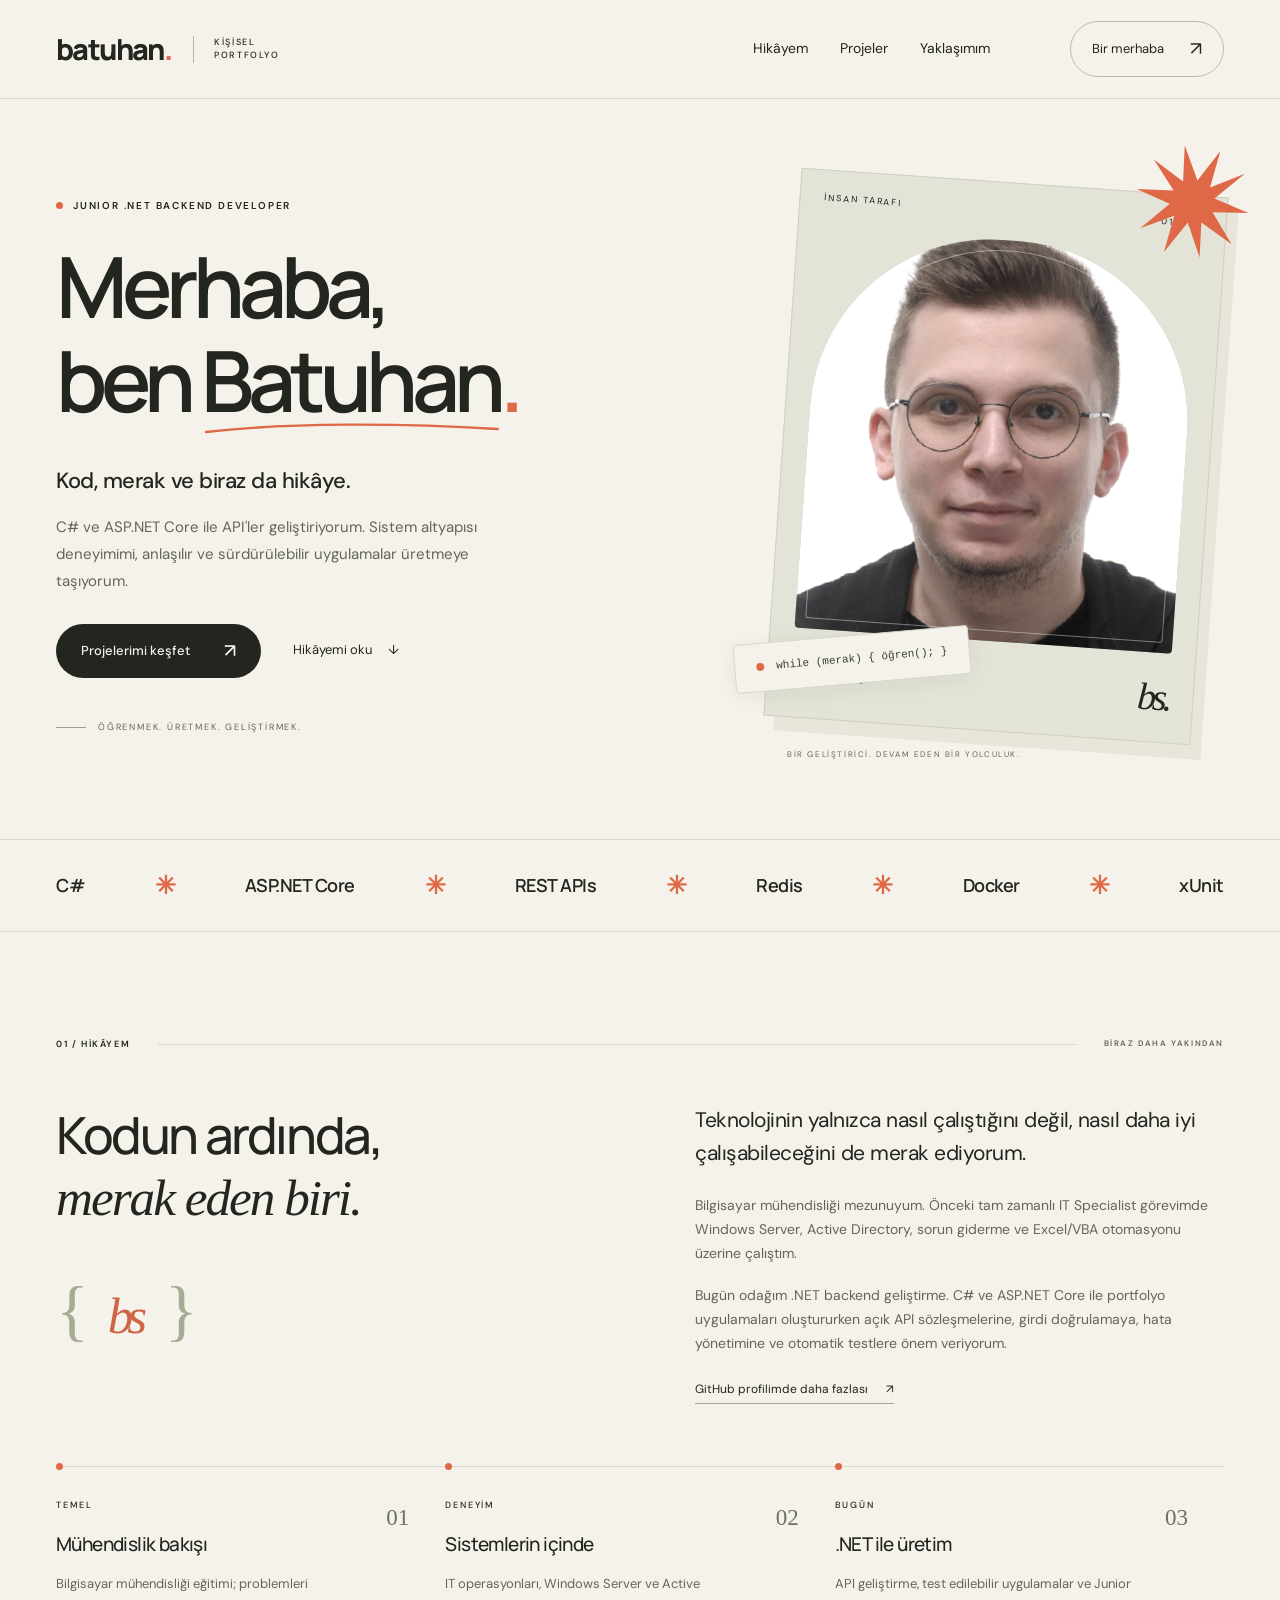
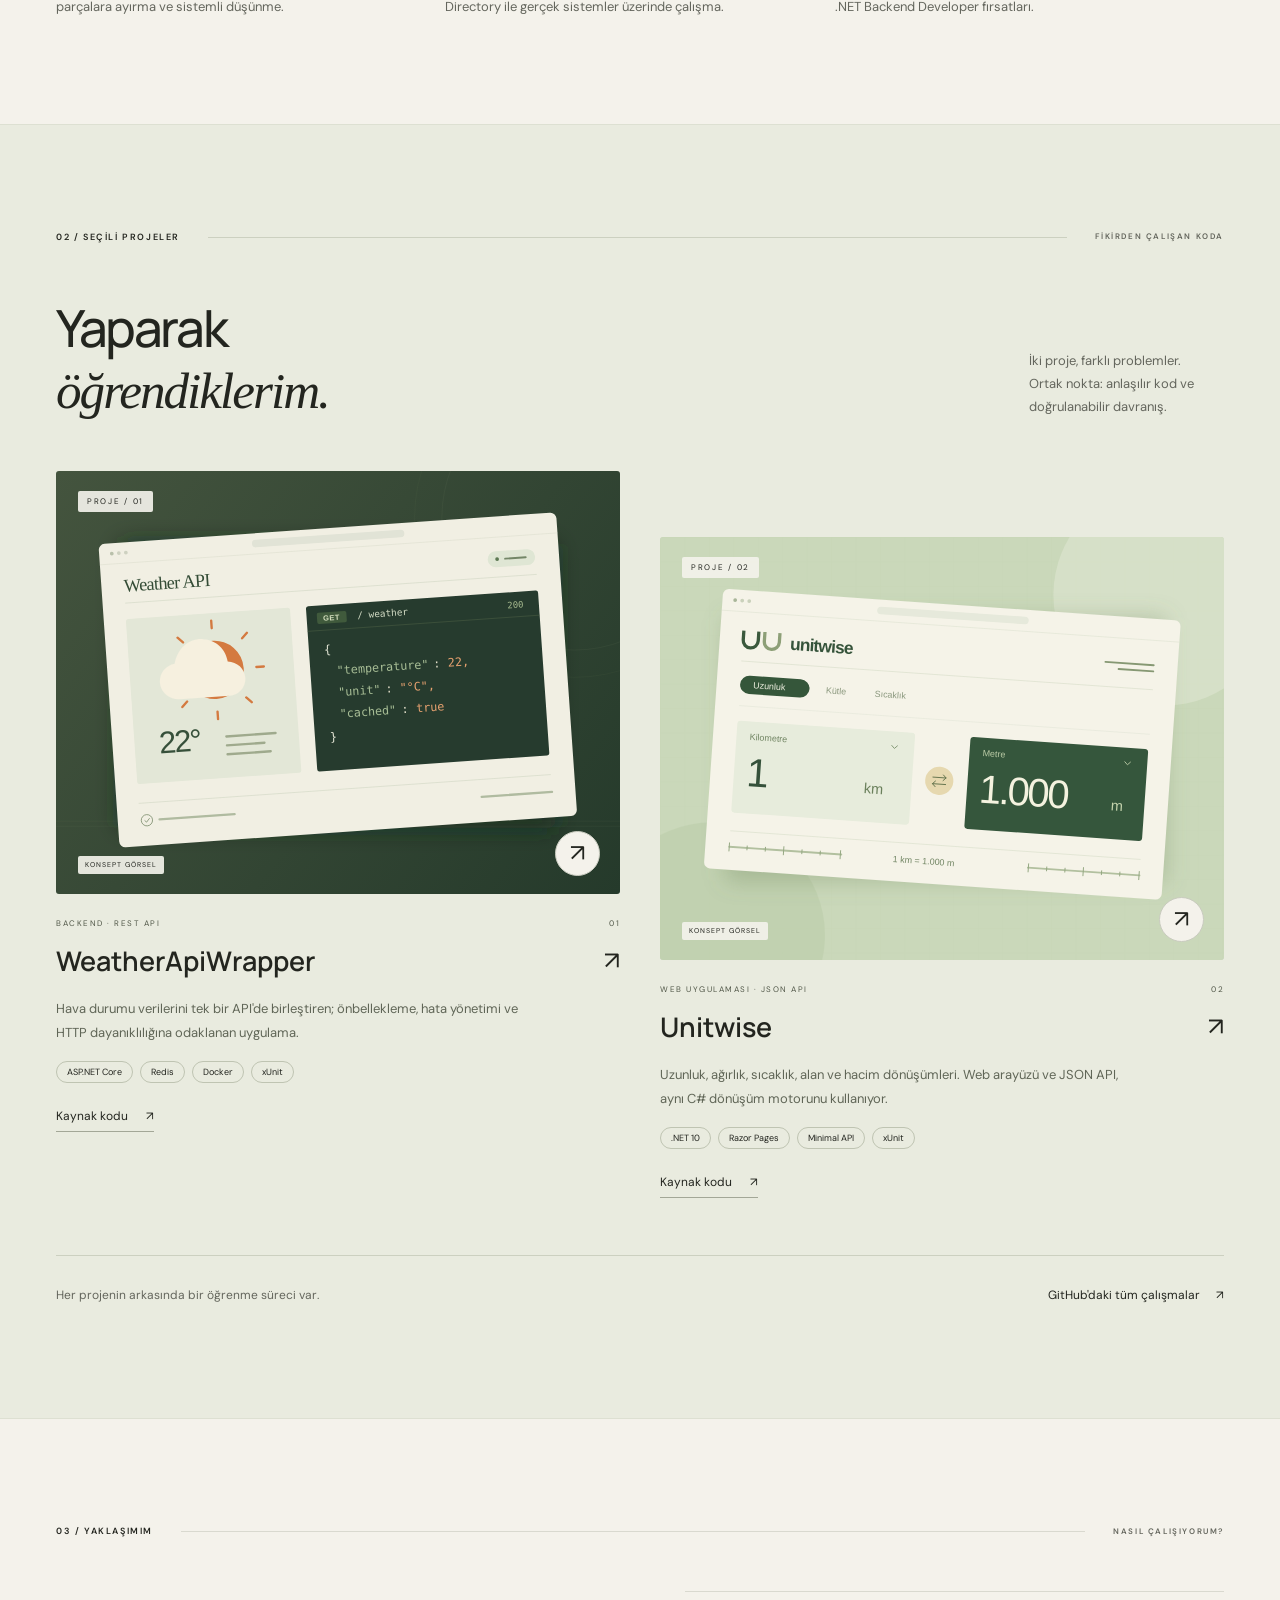
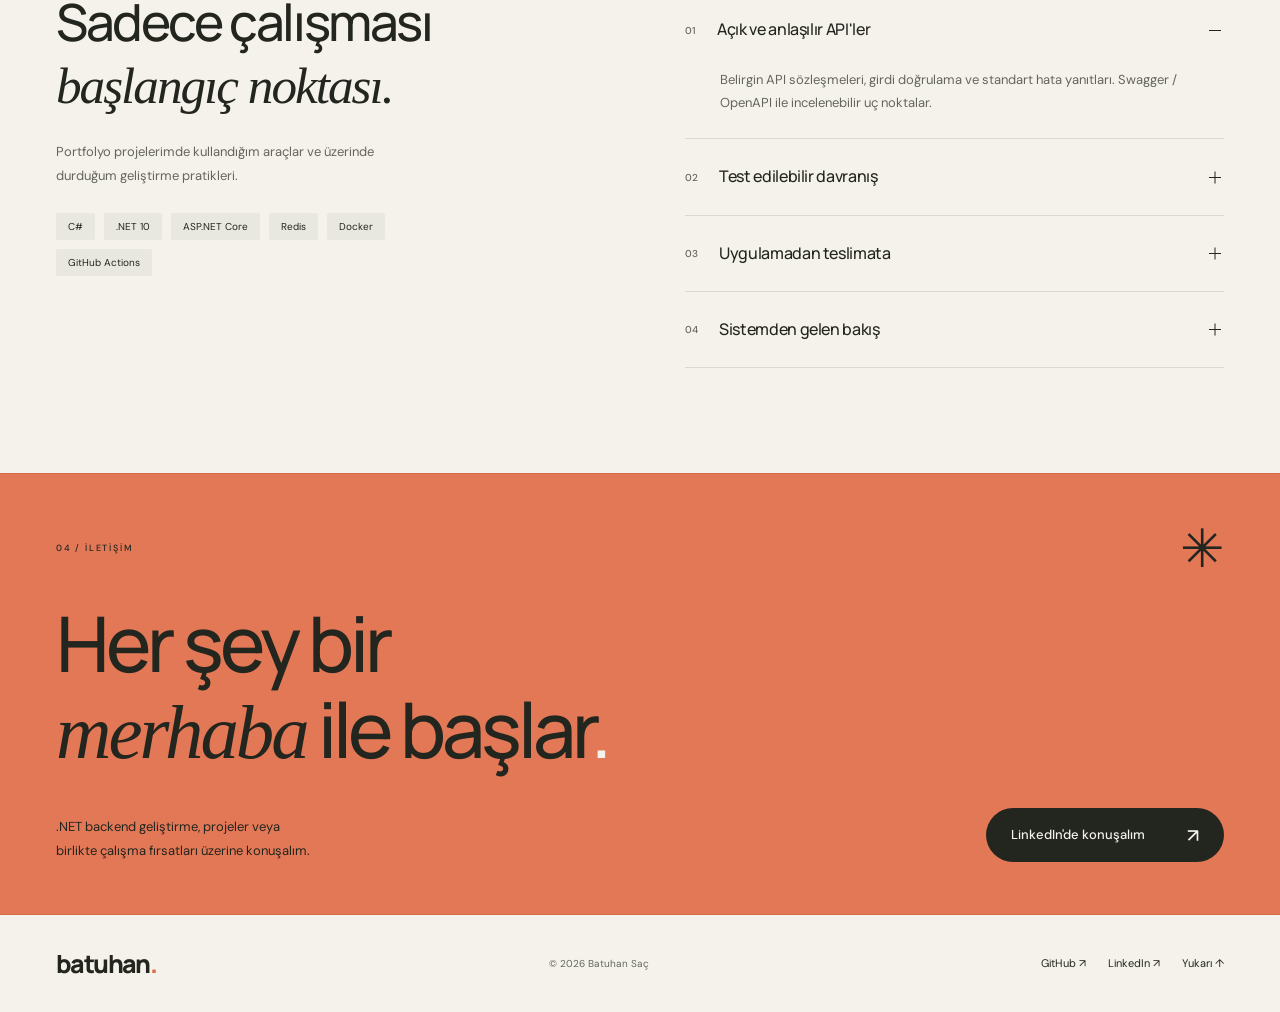
==== index.html @ d6dbff97 "Publish personal portfolio and biography" ====
<!doctype html>
<html lang="tr">
<head>
  <meta charset="utf-8">
  <meta name="viewport" content="width=device-width, initial-scale=1">
  <meta name="theme-color" content="#f4f2eb">
  <title>Batuhan Saç — .NET Geliştirici · Portfolyo & Hikâyem</title>
  <meta name="description" content="Batuhan Saç'ın kişisel portfolyosu. C#, ASP.NET Core, REST API geliştirme; WeatherApiWrapper ve Unitwise projeleri, teknik yaklaşımı ve hikâyesi.">
  <meta property="og:title" content="Batuhan Saç — Kod, merak ve biraz da hikâye.">
  <meta property="og:description" content="Junior .NET Backend Developer. Hikâyem, seçili projelerim ve yazılım geliştirme yaklaşımım.">
  <meta property="og:type" content="website">
  <link rel="canonical" href="https://batuhansacofficial.github.io/">
  <meta property="og:url" content="https://batuhansacofficial.github.io/">
  <meta property="og:image" content="https://batuhansacofficial.github.io/assets/batuhan-sac.png">
  <link rel="icon" href="assets/favicon.svg" type="image/svg+xml">
  <link rel="preconnect" href="https://fonts.googleapis.com">
  <link rel="preconnect" href="https://fonts.gstatic.com" crossorigin>
  <link href="https://fonts.googleapis.com/css2?family=DM+Sans:wght@400;500;600;700&family=Manrope:wght@400;500;600;700;800&display=swap" rel="stylesheet">
  <link rel="stylesheet" href="style.css">
  <script src="app.js" defer></script>
</head>
<body>
  <a class="skip-link" href="#main">İçeriğe geç</a>
  <div class="reading-progress" aria-hidden="true"></div>
  <header class="header">
    <div class="container header-inner">
      <a class="wordmark" href="#baslangic" aria-label="Batuhan Saç, başlangıç">batuhan<span class="logo-dot">.</span><span class="wordmark-label">KİŞİSEL PORTFOLYO</span></a>
      <nav class="desktop-nav" aria-label="Ana gezinme">
        <a href="#hikayem">Hikâyem</a><a href="#projeler">Projeler</a><a href="#yaklasim">Yaklaşımım</a>
      </nav>
      <a class="header-contact" href="#iletisim">Bir merhaba <span aria-hidden="true">↗</span></a>
      <button class="menu-button" aria-controls="mobile-nav" aria-expanded="false" aria-label="Menüyü aç"><span></span><span></span></button>
    </div>
    <nav id="mobile-nav" class="mobile-nav" aria-label="Mobil gezinme" hidden>
      <a href="#hikayem">Hikâyem <span>01</span></a><a href="#projeler">Projeler <span>02</span></a><a href="#yaklasim">Yaklaşımım <span>03</span></a><a href="#iletisim">İletişim <span>04</span></a>
    </nav>
  </header>
  <main id="main">
    <section class="hero container" id="baslangic" aria-labelledby="hero-title">
      <div class="hero-copy">
        <div class="eyebrow"><span class="small-dot"></span> JUNIOR .NET BACKEND DEVELOPER</div>
        <h1 id="hero-title">Merhaba,<br>ben <span class="name-highlight">Batuhan<svg viewBox="0 0 500 24" aria-hidden="true"><path d="M5 17C145 1 330 2 493 12"/></svg></span><span class="coral">.</span></h1>
        <p class="hero-intro">Kod, merak ve biraz da hikâye.</p>
        <p class="hero-description">C# ve ASP.NET Core ile API'ler geliştiriyorum. Sistem altyapısı deneyimimi, anlaşılır ve sürdürülebilir uygulamalar üretmeye taşıyorum.</p>
        <div class="hero-actions"><a class="button button-dark" href="#projeler">Projelerimi keşfet <span aria-hidden="true">↗</span></a><a class="text-link" href="#hikayem">Hikâyemi oku <span aria-hidden="true">↓</span></a></div>
        <div class="hero-footnote"><span class="tiny-line"></span> ÖĞRENMEK. ÜRETMEK. GELİŞTİRMEK.</div>
      </div>
      <div class="hero-visual">
        <div class="portrait-card">
          <div class="portrait-card-top"><span>İNSAN TARAFI</span><span>01 / BS</span></div>
          <div class="portrait-frame"><img src="assets/batuhan-sac.png" alt="Batuhan Saç'ın GitHub profil fotoğrafı" width="800" height="800" fetchpriority="high"><div class="portrait-outline" aria-hidden="true"></div></div>
          <div class="portrait-card-bottom"><span>Batuhan Saç</span><span class="signature-mark" aria-hidden="true">bs.</span></div>
        </div>
        <div class="orbit-mark" aria-hidden="true"><svg viewBox="0 0 120 120"><path d="M60 2 68 40 96 13 80 49 118 40 83 61 116 81 79 75 94 111 66 84 59 120 52 82 23 109 39 73 2 81 36 60 4 40 42 47 26 12 53 39Z"/></svg></div>
        <div class="code-note"><span class="code-note-dot" aria-hidden="true"></span><code>while (merak) { öğren(); }</code></div>
        <span class="visual-caption">BİR GELİŞTİRİCİ. DEVAM EDEN BİR YOLCULUK.</span>
      </div>
    </section>
    <div class="stack-band" aria-label="Çalıştığım teknolojiler"><div class="container stack-band-inner"><span>C#</span><i aria-hidden="true">✳</i><span>ASP.NET Core</span><i aria-hidden="true">✳</i><span>REST APIs</span><i aria-hidden="true">✳</i><span>Redis</span><i aria-hidden="true">✳</i><span>Docker</span><i aria-hidden="true">✳</i><span>xUnit</span></div></div>
    <section class="section container story" id="hikayem" aria-labelledby="story-title">
      <div class="section-kicker"><span>01 / HİKÂYEM</span><span class="section-kicker-line"></span><span>BİRAZ DAHA YAKINDAN</span></div>
      <div class="story-grid"><div><h2 id="story-title">Kodun ardında,<br><span class="serif">merak eden biri.</span></h2><div class="story-mark" aria-hidden="true">{ <span>bs</span> }</div></div><div class="story-text"><p class="lead">Teknolojinin yalnızca nasıl çalıştığını değil, nasıl daha iyi çalışabileceğini de merak ediyorum.</p><p>Bilgisayar mühendisliği mezunuyum. Önceki tam zamanlı IT Specialist görevimde Windows Server, Active Directory, sorun giderme ve Excel/VBA otomasyonu üzerine çalıştım.</p><p>Bugün odağım .NET backend geliştirme. C# ve ASP.NET Core ile portfolyo uygulamaları oluştururken açık API sözleşmelerine, girdi doğrulamaya, hata yönetimine ve otomatik testlere önem veriyorum.</p><a class="inline-link" href="https://github.com/batuhansacofficial" target="_blank" rel="noopener noreferrer">GitHub profilimde daha fazlası <span aria-hidden="true">↗</span><span class="sr-only"> (yeni sekme)</span></a></div></div>
      <div class="journey" aria-label="Yolculuğum">
        <article class="journey-step"><span class="journey-num">01</span><p class="mini-label">TEMEL</p><h3>Mühendislik bakışı</h3><p>Bilgisayar mühendisliği eğitimi; problemleri parçalara ayırma ve sistemli düşünme.</p></article>
        <article class="journey-step"><span class="journey-num">02</span><p class="mini-label">DENEYİM</p><h3>Sistemlerin içinde</h3><p>IT operasyonları, Windows Server ve Active Directory ile gerçek sistemler üzerinde çalışma.</p></article>
        <article class="journey-step"><span class="journey-num">03</span><p class="mini-label">BUGÜN</p><h3>.NET ile üretim</h3><p>API geliştirme, test edilebilir uygulamalar ve Junior .NET Backend Developer fırsatları.</p></article>
      </div>
    </section>
    <section class="projects-section" id="projeler" aria-labelledby="projects-title"><div class="container section">
      <div class="section-kicker"><span>02 / SEÇİLİ PROJELER</span><span class="section-kicker-line"></span><span>FİKİRDEN ÇALIŞAN KODA</span></div>
      <div class="section-heading-row"><h2 id="projects-title">Yaparak<br><span class="serif">öğrendiklerim.</span></h2><p>İki proje, farklı problemler. <br>Ortak nokta: anlaşılır kod ve <br>doğrulanabilir davranış.</p></div>
      <div class="projects-grid">
        <article class="project project-weather"><button class="project-cover" type="button" data-project="weather" aria-label="WeatherApiWrapper projesinin detaylarını aç"><img src="assets/weather-api.svg" alt="WeatherApiWrapper için güneş, bulut ve API yanıtı içeren konsept illüstrasyon" width="1200" height="900" loading="lazy"><span class="cover-index">PROJE / 01</span><span class="cover-note">KONSEPT GÖRSEL</span><span class="cover-arrow" aria-hidden="true">↗</span></button><div class="project-meta"><span>BACKEND · REST API</span><span>01</span></div><div class="project-title-row"><h3><button type="button" data-project="weather">WeatherApiWrapper</button></h3><span aria-hidden="true">↗</span></div><p>Hava durumu verilerini tek bir API'de birleştiren; önbellekleme, hata yönetimi ve HTTP dayanıklılığına odaklanan uygulama.</p><div class="tags"><span>ASP.NET Core</span><span>Redis</span><span>Docker</span><span>xUnit</span></div><a class="inline-link" href="https://github.com/batuhansacofficial/WeatherApiWrapper" target="_blank" rel="noopener noreferrer">Kaynak kodu <span aria-hidden="true">↗</span><span class="sr-only"> (yeni sekme)</span></a></article>
        <article class="project project-unitwise"><button class="project-cover" type="button" data-project="unitwise" aria-label="Unitwise projesinin detaylarını aç"><img src="assets/unitwise.svg" alt="Unitwise için kilometreyi metreye dönüştüren arayüz konsept illüstrasyonu" width="1200" height="900" loading="lazy"><span class="cover-index">PROJE / 02</span><span class="cover-note">KONSEPT GÖRSEL</span><span class="cover-arrow" aria-hidden="true">↗</span></button><div class="project-meta"><span>WEB UYGULAMASI · JSON API</span><span>02</span></div><div class="project-title-row"><h3><button type="button" data-project="unitwise">Unitwise</button></h3><span aria-hidden="true">↗</span></div><p>Uzunluk, ağırlık, sıcaklık, alan ve hacim dönüşümleri. Web arayüzü ve JSON API, aynı C# dönüşüm motorunu kullanıyor.</p><div class="tags"><span>.NET 10</span><span>Razor Pages</span><span>Minimal API</span><span>xUnit</span></div><a class="inline-link" href="https://github.com/batuhansacofficial/UnitConverter" target="_blank" rel="noopener noreferrer">Kaynak kodu <span aria-hidden="true">↗</span><span class="sr-only"> (yeni sekme)</span></a></article>
      </div>
      <div class="all-projects"><p>Her projenin arkasında bir öğrenme süreci var.</p><a class="text-link" href="https://github.com/batuhansacofficial?tab=repositories" target="_blank" rel="noopener noreferrer">GitHub'daki tüm çalışmalar <span aria-hidden="true">↗</span><span class="sr-only"> (yeni sekme)</span></a></div>
    </div></section>
    <section class="container section approach" id="yaklasim" aria-labelledby="approach-title">
      <div class="section-kicker"><span>03 / YAKLAŞIMIM</span><span class="section-kicker-line"></span><span>NASIL ÇALIŞIYORUM?</span></div>
      <div class="approach-grid"><div><h2 id="approach-title">Sadece çalışması<br><span class="serif">başlangıç noktası.</span></h2><p class="approach-intro">Portfolyo projelerimde kullandığım araçlar ve üzerinde durduğum geliştirme pratikleri.</p><div class="tool-tags"><span>C#</span><span>.NET 10</span><span>ASP.NET Core</span><span>Redis</span><span>Docker</span><span>GitHub Actions</span></div></div><div class="approach-list">
        <details open><summary><span class="detail-number">01</span><span>Açık ve anlaşılır API'ler</span><span class="detail-sign" aria-hidden="true"></span></summary><div class="detail-body"><p>Belirgin API sözleşmeleri, girdi doğrulama ve standart hata yanıtları. Swagger / OpenAPI ile incelenebilir uç noktalar.</p></div></details>
        <details><summary><span class="detail-number">02</span><span>Test edilebilir davranış</span><span class="detail-sign" aria-hidden="true"></span></summary><div class="detail-body"><p>xUnit ile birim testleri, uygulama ve HTTP entegrasyon testleri. Yalnızca beklenen sonucu değil; sınırları, hataları ve olumsuz senaryoları da ele alma.</p></div></details>
        <details><summary><span class="detail-number">03</span><span>Uygulamadan teslimata</span><span class="detail-sign" aria-hidden="true"></span></summary><div class="detail-body"><p>Docker ve Docker Compose ile çalıştırılabilir ortamlar; GitHub Actions ile derleme ve test adımlarını otomatikleştirme.</p></div></details>
        <details><summary><span class="detail-number">04</span><span>Sistemden gelen bakış</span><span class="detail-sign" aria-hidden="true"></span></summary><div class="detail-body"><p>IT operasyonlarında edindiğim sorun giderme deneyimini yazılım geliştirmeye taşıyorum. Hata yönetimi, yapılandırma ve uygulama davranışlarını birlikte düşünüyorum.</p></div></details>
      </div></div>
    </section>
    <section class="contact-section" id="iletisim" aria-labelledby="contact-title"><div class="container contact-inner"><div class="contact-top"><span class="mini-label">04 / İLETİŞİM</span><span class="contact-asterisk" aria-hidden="true">✳</span></div><h2 id="contact-title">Her şey bir<br><span class="serif">merhaba</span> ile başlar<span class="contact-period">.</span></h2><div class="contact-bottom"><p>.NET backend geliştirme, projeler veya<br>birlikte çalışma fırsatları üzerine konuşalım.</p><a class="button button-dark" href="https://www.linkedin.com/in/batuhansacofficial/" target="_blank" rel="noopener noreferrer">LinkedIn'de konuşalım <span aria-hidden="true">↗</span><span class="sr-only"> (yeni sekme)</span></a></div></div></section>
  </main>
  <footer class="container footer"><a class="wordmark" href="#baslangic">batuhan<span class="logo-dot">.</span></a><p>© <span id="year">2026</span> Batuhan Saç</p><div class="footer-links"><a href="https://github.com/batuhansacofficial" target="_blank" rel="noopener noreferrer">GitHub ↗<span class="sr-only"> (yeni sekme)</span></a><a href="https://www.linkedin.com/in/batuhansacofficial/" target="_blank" rel="noopener noreferrer">LinkedIn ↗<span class="sr-only"> (yeni sekme)</span></a><a href="#baslangic" aria-label="Sayfanın başına dön">Yukarı ↑</a></div></footer>
  <dialog id="project-dialog" class="project-dialog" aria-labelledby="dialog-title"><button type="button" class="dialog-close" aria-label="Proje detayını kapat">×</button><div class="dialog-visual"><img id="dialog-image" src="assets/weather-api.svg" alt="Proje konsept görseli" width="1200" height="900"><span>KONSEPT GÖRSEL</span></div><div class="dialog-content"><p class="mini-label" id="dialog-category"></p><h2 id="dialog-title"></h2><p id="dialog-description"></p><ul id="dialog-features"></ul><div class="tags" id="dialog-tags"></div><div class="dialog-actions"><a id="dialog-source" class="button button-dark" target="_blank" rel="noopener noreferrer">GitHub'da incele <span aria-hidden="true">↗</span><span class="sr-only"> (yeni sekme)</span></a><a id="dialog-demo" class="text-link" target="_blank" rel="noopener noreferrer" hidden>Canlı demoyu aç <span aria-hidden="true">↗</span><span class="sr-only"> (yeni sekme)</span></a></div><p class="demo-note" id="demo-note" hidden>Render demosu ilk açılışta uyku durumundan çıkmak için biraz bekletebilir.</p></div></dialog>
</body>
</html>
---- style.css ----
:root{--paper:#f4f2eb;--ink:#23251f;--muted:#64665d;--line:#d9d9cf;--coral:#df6946;--olive:#e9ebdf;--font:'Manrope',Arial,sans-serif;--body:'DM Sans',Arial,sans-serif}
*{box-sizing:border-box}html{scroll-behavior:auto;scroll-padding-top:105px}body{margin:0;background:var(--paper);color:var(--ink);font-family:var(--body);font-size:16px;line-height:1.7;-webkit-font-smoothing:antialiased}body.dialog-open{overflow:hidden}a{color:inherit;text-decoration:none}button,input{font:inherit}button{color:inherit}button,a{-webkit-tap-highlight-color:transparent}button{cursor:pointer}img,svg{max-width:100%;display:block}button:focus-visible,a:focus-visible,summary:focus-visible{outline:3px solid #b74928;outline-offset:6px}::selection{background:#f1ac8e;color:var(--ink)}[hidden]{display:none!important}.container{width:min(1240px,calc(100% - 112px));margin-inline:auto}.sr-only{position:absolute;width:1px;height:1px;padding:0;margin:-1px;overflow:hidden;clip:rect(0,0,0,0);white-space:nowrap;border:0}.skip-link{position:fixed;left:20px;top:-70px;z-index:1000;background:var(--ink);color:var(--paper);padding:12px 20px}.skip-link:focus{top:12px}.reading-progress{position:fixed;top:0;left:0;right:0;height:3px;background:var(--coral);z-index:101;transform:scaleX(0);transform-origin:left}.header{border-bottom:1px solid var(--line);position:sticky;top:0;z-index:40;background:rgba(244,242,235,.96);backdrop-filter:blur(14px)}.header-inner{height:98px;display:flex;align-items:center;justify-content:space-between;gap:25px}.wordmark{font-family:var(--font);font-weight:800;font-size:29px;letter-spacing:-1.6px;display:flex;align-items:center;line-height:1}.logo-dot{color:var(--coral)}.wordmark-label{font-family:var(--body);font-size:9px;line-height:1.5;letter-spacing:1.6px;max-width:92px;border-left:1px solid #b7b9ae;margin-left:22px;padding-left:20px;font-weight:500}.desktop-nav{display:flex;gap:32px;margin-left:auto;margin-right:55px}.desktop-nav a{font-size:14px;position:relative}.desktop-nav a::after{content:'';position:absolute;height:1px;background:var(--ink);bottom:-4px;left:0;width:100%;transform:scaleX(0);transform-origin:left;transition:transform .2s}.desktop-nav a:hover::after,.desktop-nav a[aria-current]::after{transform:scaleX(1)}.header-contact{font-size:13px;border:1px solid #b8bab0;border-radius:100px;padding:11px 21px;display:flex;gap:26px;align-items:center;transition:background .2s}.header-contact:hover{background:#e7e8dd}.header-contact span{font-size:19px}.menu-button{display:none}.mobile-nav{display:none}
.hero{min-height:740px;display:grid;grid-template-columns:1.18fr 1fr;gap:60px;align-items:center;padding-block:64px 70px}.eyebrow{display:flex;gap:10px;align-items:center;font-size:10px;letter-spacing:1.8px;font-weight:600;margin-bottom:25px}.small-dot{width:7px;height:7px;background:var(--coral);border-radius:50%}h1,h2,h3,p{margin:0}h1,h2,h3{font-family:var(--font)}h1{font-size:clamp(65px,6.6vw,102px);line-height:1.11;letter-spacing:-6px;font-weight:600}.coral{color:var(--coral)}.name-highlight{position:relative;display:inline-block}.name-highlight svg{position:absolute;width:100%;height:20px;bottom:-13px;left:2px;overflow:visible}.name-highlight svg path{fill:none;stroke:var(--coral);stroke-width:4;stroke-linecap:round}.hero-intro{font-size:22px;font-weight:500;letter-spacing:-.5px;margin-top:36px}.hero-description{max-width:440px;color:var(--muted);font-size:15px;line-height:1.8;margin-top:14px}.hero-actions{display:flex;align-items:center;gap:32px;margin-top:29px}.button{border-radius:100px;display:inline-flex;align-items:center;justify-content:center;gap:34px;padding:15px 24px;font-size:13px;font-weight:500;line-height:1.7;transition:background .2s,transform .2s;border:1px solid transparent}.button-dark{background:var(--ink);color:var(--paper)}.button-dark:hover{background:#41473b;transform:translateY(-2px)}.button span[aria-hidden]{font-size:19px;line-height:1}.text-link{display:inline-flex;align-items:center;gap:16px;font-size:13px;border-bottom:1px solid transparent;padding-block:7px}.text-link:hover{border-color:currentColor}.hero-footnote{display:flex;gap:12px;align-items:center;font-size:9px;letter-spacing:1.8px;color:var(--muted);margin-top:42px}.tiny-line{height:1px;width:30px;background:#9c9f90}.hero-visual{position:relative;max-width:452px;margin-left:auto;width:100%;padding:4px 14px 24px 10px}.portrait-card{background:#e3e4d7;border:1px solid #cdd0c1;padding:20px 24px 9px;transform:rotate(4deg);box-shadow:11px 14px 0 #e9e5da}.portrait-card-top{display:flex;justify-content:space-between;font-size:9px;letter-spacing:1.9px;margin-bottom:22px}.portrait-frame{position:relative;aspect-ratio:1/1.06;background:#a5b9a2;border-radius:180px 180px 4px 4px;overflow:hidden}.portrait-frame img{width:100%;height:100%;object-fit:cover;object-position:50% 50%;filter:saturate(.75);transform:scale(1.02)}.portrait-outline{position:absolute;inset:10px;border:1px solid rgba(255,255,255,.4);border-radius:180px 180px 3px 3px;pointer-events:none}.portrait-card-bottom{display:flex;justify-content:space-between;align-items:center;padding-block:12px 3px;font-size:13px}.signature-mark{font-family:Georgia,serif;font-size:38px;font-style:italic;letter-spacing:-4px}.orbit-mark{position:absolute;width:115px;height:115px;right:-26px;top:-35px;transform:rotate(-8deg)}.orbit-mark svg{fill:var(--coral)}.code-note{position:absolute;left:-38px;bottom:71px;background:var(--paper);border:1px solid #d6d8cc;box-shadow:0 4px 22px #22221410;padding:14px 21px;display:flex;align-items:center;gap:12px;transform:rotate(-5deg);border-radius:4px}.code-note code{font-size:11px;color:#394132}.code-note-dot{width:8px;height:8px;background:var(--coral);border-radius:50%}.visual-caption{position:absolute;bottom:-7px;left:15px;font-size:8px;letter-spacing:1.6px;color:var(--muted)}.stack-band{border-block:1px solid var(--line)}.stack-band-inner{display:flex;align-items:center;justify-content:space-between;gap:16px;padding-block:24px;font-family:var(--font);font-size:18px;font-weight:600;letter-spacing:-.5px}.stack-band i{font-style:normal;color:var(--coral);font-size:25px}
.section{padding-block:105px}.section-kicker{display:flex;align-items:center;gap:28px;font-size:9px;letter-spacing:1.6px;font-weight:600;margin-bottom:52px}.section-kicker-line{height:1px;background:var(--line);flex:1}.section-kicker>span:last-child{color:var(--muted);font-size:8px}h2{font-size:clamp(38px,4vw,57px);line-height:1.2;font-weight:500;letter-spacing:-2.4px}.serif{font-family:Georgia,'Times New Roman',serif;font-style:italic;font-weight:400;letter-spacing:-2px}.story-grid{display:grid;grid-template-columns:1fr 1fr;gap:110px}.story-text{font-size:14px;color:var(--muted)}.story-text p+p{margin-top:19px}.story-text .lead{font-size:21px;color:var(--ink);line-height:1.6;letter-spacing:-.5px;margin-bottom:23px}.inline-link{font-size:12px;display:inline-flex;gap:18px;align-items:center;color:var(--ink);border-bottom:1px solid #a3a797;padding-bottom:4px;margin-top:23px}.inline-link:hover{color:#99432b;border-color:currentColor}.story-mark{font-size:68px;line-height:1;font-family:Georgia,serif;font-weight:400;color:#a6ab95;margin-top:47px;letter-spacing:-5px}.story-mark span{color:#cf6546;font-style:italic;font-size:51px;letter-spacing:-6px;margin-inline:12px}.journey{margin-top:62px;display:grid;grid-template-columns:repeat(3,1fr);border-top:1px solid var(--line)}.journey-step{padding:31px 28px 0 0;position:relative}.journey-step::before{content:'';width:7px;height:7px;border-radius:50%;background:var(--coral);position:absolute;top:-4px;left:0}.journey-num{float:right;color:#6c725f;font-family:Georgia,serif;font-size:23px;margin-right:8px}.mini-label{font-size:9px;letter-spacing:1.8px;font-weight:500}.journey-step h3{font-size:19px;font-weight:500;letter-spacing:-.6px;margin-top:15px}.journey-step>p:last-child{font-size:13px;line-height:1.8;color:var(--muted);margin-top:11px;max-width:300px}
.projects-section{background:var(--olive);border-block:1px solid #dde0d2}.projects-section .section-kicker-line{background:#ccd0c0}.section-heading-row{display:flex;justify-content:space-between;align-items:flex-end;gap:40px;margin-bottom:49px}.section-heading-row>p{font-size:13px;line-height:1.8;color:var(--muted);padding-bottom:3px;margin-right:30px}.projects-grid{display:grid;grid-template-columns:1fr 1fr;gap:40px}.project-unitwise{padding-top:66px}.project-cover{border:0;padding:0;background:#d8dcce;display:block;width:100%;position:relative;overflow:hidden;border-radius:3px}.project-cover img{width:100%;height:auto;aspect-ratio:4/3;object-fit:cover;transition:transform .45s}.project-cover:hover img{transform:scale(1.035)}.cover-index{position:absolute;top:20px;left:22px;font-size:8px;letter-spacing:1.7px;background:#f4f2ebeb;padding:4px 9px;border-radius:2px}.cover-note{position:absolute;left:22px;bottom:20px;letter-spacing:1px;font-size:7px;background:#f4f2ebeb;padding:3px 7px;border-radius:2px}.cover-arrow{position:absolute;bottom:18px;right:20px;background:var(--paper);border:1px solid #c9cbbf;border-radius:50%;width:45px;height:45px;display:grid;place-items:center;font-size:24px;transition:transform .2s}.project-cover:hover .cover-arrow{transform:rotate(45deg)}.project-meta{display:flex;justify-content:space-between;font-size:8px;letter-spacing:1.5px;color:#515748;margin-top:23px}.project-title-row{display:flex;align-items:center;justify-content:space-between;margin-top:8px;gap:15px}.project-title-row h3{font-size:27px;font-weight:600;letter-spacing:-1.2px}.project-title-row h3 button{background:none;border:0;padding:0;font:inherit;text-align:left}.project-title-row h3 button:hover{text-decoration:underline;text-decoration-thickness:1px;text-underline-offset:5px}.project-title-row>span{font-size:25px}.project>p{font-size:13px;line-height:1.8;color:#606657;margin-top:13px;max-width:480px}.tags{display:flex;gap:7px;flex-wrap:wrap;margin-top:17px}.tags span{border:1px solid #bfc4b2;border-radius:30px;padding:3px 10px;font-size:9px;line-height:1.6}.project>.inline-link{margin-top:23px}.all-projects{display:flex;justify-content:space-between;align-items:center;margin-top:57px;border-top:1px solid #ccd0c0;padding-top:22px;gap:20px}.all-projects p{font-size:12px;color:var(--muted)}.all-projects .text-link{font-size:12px}
.approach-grid{display:grid;grid-template-columns:1fr 1fr;gap:90px}.approach-intro{font-size:13px;color:var(--muted);max-width:350px;line-height:1.8;margin-top:24px}.tool-tags{display:flex;gap:9px;flex-wrap:wrap;max-width:360px;margin-top:26px}.tool-tags span{background:#e9e8e0;padding:5px 12px;border-radius:2px;font-size:10px}.approach-list details{border-top:1px solid var(--line)}.approach-list details:last-child{border-bottom:1px solid var(--line)}summary{list-style:none;display:flex;gap:21px;align-items:center;padding:24px 0;cursor:pointer;font-size:16px;font-family:var(--font);font-weight:500;letter-spacing:-.35px}summary::-webkit-details-marker{display:none}.detail-number{font-family:var(--body);font-size:10px;color:var(--muted);letter-spacing:0}.detail-sign{margin-left:auto;position:relative;width:17px;height:17px;flex-shrink:0}.detail-sign::before,.detail-sign::after{content:'';position:absolute;width:12px;height:1px;left:2px;top:8px;background:var(--ink)}.detail-sign::after{transform:rotate(90deg);transition:transform .2s}details[open] .detail-sign::after{transform:rotate(0)}.detail-body{font-size:13px;line-height:1.8;color:var(--muted);padding:0 35px 24px 35px}.contact-section{background:#e37856;border-block:1px solid #d76b48}.contact-inner{padding-block:48px 52px}.contact-top{display:flex;justify-content:space-between;align-items:center}.contact-asterisk{font-size:53px;line-height:1}.contact-inner h2{font-size:clamp(47px,6vw,86px);line-height:1.12;letter-spacing:-4px;margin-top:25px}.contact-inner .serif{letter-spacing:-3px}.contact-period{color:var(--paper)}.contact-bottom{display:flex;justify-content:space-between;align-items:flex-end;margin-top:32px;gap:24px}.contact-bottom p{font-size:13px;line-height:1.8}.contact-bottom .button{gap:42px}.footer{display:flex;justify-content:space-between;align-items:center;gap:20px;padding-block:36px}.footer .wordmark{font-size:25px}.footer p{font-size:10px;color:var(--muted)}.footer-links{display:flex;gap:22px;font-size:11px}.footer-links a:hover{text-decoration:underline;text-underline-offset:4px}
.project-dialog{width:min(820px,calc(100% - 40px));max-height:88dvh;overflow:auto;border:0;border-radius:8px;padding:0;background:var(--paper);color:var(--ink);box-shadow:0 30px 100px #0004}.project-dialog::backdrop{background:rgba(22,26,20,.6);backdrop-filter:blur(5px)}.dialog-close{position:absolute;right:16px;top:16px;z-index:1;width:40px;height:40px;border-radius:50%;border:1px solid #aaa;background:var(--paper);font-size:28px;line-height:1}.dialog-visual{height:260px;overflow:hidden;position:relative}.dialog-visual img{width:100%;height:100%;object-fit:cover}.dialog-visual>span{position:absolute;left:24px;bottom:15px;font-size:8px;letter-spacing:1.3px;background:var(--paper);padding:3px 8px}.dialog-content{padding:35px 42px 40px}.dialog-content h2{font-size:36px;margin-top:11px;overflow-wrap:anywhere}.dialog-content>p:not(.mini-label){color:var(--muted);font-size:14px;margin-top:17px}.dialog-content ul{padding-left:20px;font-size:13px;color:var(--muted);line-height:1.9;margin-block:21px}.dialog-content li+li{margin-top:8px}.dialog-content .tags{margin-top:24px}.dialog-actions{display:flex;align-items:center;gap:25px;margin-top:27px}.dialog-content .demo-note{font-size:11px!important;margin-top:14px!important}
@media(min-width:1600px){.hero{min-height:800px}.hero-visual{max-width:480px}h1{font-size:108px}}
@media(max-width:1100px){.container{width:calc(100% - 72px)}.desktop-nav{margin-right:15px;gap:24px}.hero{gap:35px;min-height:660px}h1{font-size:77px;letter-spacing:-4.5px}.hero-visual{max-width:370px}.hero-description{font-size:14px}.orbit-mark{width:90px;height:90px;right:-15px;top:-27px}.portrait-card{padding:17px 19px 7px}.code-note{left:-20px;font-size:10px;padding:11px 15px}.hero-intro{font-size:20px}.story-grid{gap:65px}.approach-grid{gap:60px}.projects-grid{gap:30px}.wordmark-label{display:none}.section{padding-block:85px}.stack-band-inner{font-size:16px}h2{font-size:46px}}
@media(max-width:780px){html{scroll-padding-top:90px}.container{width:calc(100% - 44px)}.header-inner{height:78px}.wordmark{font-size:27px}.desktop-nav{display:none}.header-contact{margin-left:auto;padding:8px 16px;font-size:11px;gap:14px}.menu-button{display:flex;flex-direction:column;gap:6px;justify-content:center;background:none;border:0;width:32px;height:38px;padding:4px}.menu-button span{height:1px;width:24px;background:var(--ink);transition:transform .2s}.menu-button[aria-expanded=true] span:first-child{transform:translateY(3.5px) rotate(45deg)}.menu-button[aria-expanded=true] span:last-child{transform:translateY(-3.5px) rotate(-45deg)}.mobile-nav:not([hidden]){display:flex;flex-direction:column;padding:12px 22px 24px;border-top:1px solid var(--line)}.mobile-nav a{padding:13px 0;border-bottom:1px solid var(--line);display:flex;justify-content:space-between;font-size:17px}.mobile-nav a span{font-size:10px;color:var(--muted)}.hero{padding-block:50px 48px;min-height:0;gap:50px;grid-template-columns:1fr 1fr;align-items:center}.eyebrow{font-size:8px;letter-spacing:1px;gap:7px;margin-bottom:20px}h1{font-size:58px;letter-spacing:-3.5px}.hero-intro{font-size:17px;margin-top:28px}.hero-description{font-size:12px}.hero-actions{flex-direction:column;align-items:flex-start;gap:14px;margin-top:24px}.button{font-size:12px;gap:22px;padding:13px 21px}.hero-footnote{font-size:7px;letter-spacing:1px;margin-top:22px}.hero-visual{padding:0 7px 18px 0}.portrait-card{padding:12px 13px 6px}.portrait-card-top{font-size:7px;letter-spacing:.7px;margin-bottom:13px}.portrait-card-bottom{font-size:10px;padding-top:9px}.signature-mark{font-size:29px}.code-note{left:-16px;bottom:45px;padding:8px 10px;gap:6px}.code-note code{font-size:8px}.code-note-dot{width:5px;height:5px}.orbit-mark{width:65px;height:65px;right:-12px;top:-23px}.visual-caption{font-size:6px;letter-spacing:.6px;left:0;bottom:-5px}.stack-band-inner{font-size:12px;gap:11px;padding-block:18px}.stack-band i{font-size:17px}.section{padding-block:65px}.section-kicker{gap:16px;font-size:8px;margin-bottom:35px;letter-spacing:1.1px}.section-kicker>span:last-child{font-size:6px;letter-spacing:.8px}h2{font-size:38px;letter-spacing:-1.8px}.serif{letter-spacing:-1.3px}.story-grid{gap:36px}.story-text .lead{font-size:17px}.story-text{font-size:12px}.story-mark{font-size:60px;margin-top:35px}.story-mark span{font-size:43px}.journey{margin-top:42px}.journey-step{padding-right:20px;padding-top:24px}.journey-step h3{font-size:16px}.journey-step>p:last-child{font-size:11px}.journey-num{font-size:18px;margin-right:0}.mini-label{font-size:8px}.section-heading-row>p{font-size:11px;margin-right:0}.projects-grid{gap:22px}.project-unitwise{padding-top:45px}.project-title-row h3{font-size:20px;letter-spacing:-.8px}.project>p{font-size:12px}.project-meta{font-size:6px;letter-spacing:1px}.cover-index{top:14px;left:14px;font-size:6px}.cover-note{left:14px;bottom:14px;font-size:5px}.cover-arrow{right:12px;bottom:12px;width:33px;height:33px;font-size:19px}.tags span{font-size:8px;padding:3px 8px}.all-projects p{font-size:11px}.all-projects .text-link{font-size:11px}.approach-grid{gap:35px;grid-template-columns:1fr 1fr}.approach-intro{font-size:12px}.approach h2{font-size:35px}.tool-tags span{font-size:9px}.approach-list summary{font-size:13px;gap:14px;padding-block:20px}.detail-body{font-size:12px;padding-left:27px;padding-right:17px}.contact-inner h2{font-size:60px;letter-spacing:-3px}.contact-inner{padding-block:35px 40px}.contact-bottom p{font-size:12px}.contact-bottom .button{gap:20px}.footer{padding-block:28px}.footer-links{font-size:10px;gap:14px}.footer p{font-size:9px}}
@media(max-width:570px){.header-inner{gap:18px}.header-contact{font-size:10px;padding:8px 14px}.hero{grid-template-columns:1fr;gap:50px;padding-block:42px 52px}.hero-copy{max-width:460px}.eyebrow{font-size:8px;letter-spacing:1.3px}h1{font-size:clamp(45px,12.5vw,68px);letter-spacing:-2.8px}.hero-intro{font-size:20px;margin-top:34px}.hero-description{font-size:14px;max-width:370px}.hero-actions{flex-direction:row;align-items:center;gap:26px;margin-top:25px}.hero-actions .button{font-size:12px}.hero-actions .text-link{font-size:12px;gap:12px}.hero-footnote{font-size:8px;margin-top:27px}.hero-visual{max-width:320px;margin-inline:auto;padding-inline:9px}.portrait-card-top{font-size:8px;letter-spacing:1px}.portrait-card{padding:16px 20px 9px}.portrait-frame{aspect-ratio:1/1.03}.portrait-card-bottom{font-size:12px}.orbit-mark{width:82px;height:82px;right:-10px;top:-26px}.code-note{padding:11px 14px;left:-14px;bottom:49px;gap:9px}.code-note code{font-size:10px}.visual-caption{font-size:6px;letter-spacing:1px;left:15px}.stack-band-inner{display:grid;grid-template-columns:repeat(5,auto);justify-content:space-between;row-gap:9px;font-size:13px;padding-block:19px}.stack-band-inner>*:nth-child(6){display:none}.stack-band-inner>span{white-space:nowrap}.stack-band-inner i{font-size:18px}.section{padding-block:55px}.section-kicker{font-size:7px;gap:12px;margin-bottom:31px}.section-kicker>span:last-child{font-size:5px;letter-spacing:.6px}h2{font-size:38px;letter-spacing:-1.8px}.story-grid{grid-template-columns:1fr;gap:27px}.story-mark{display:none}.story-text .lead{font-size:19px;margin-bottom:18px}.story-text{font-size:14px}.story-text p+p{margin-top:16px}.inline-link{font-size:12px}.journey{grid-template-columns:1fr;margin-top:36px;border-top:0}.journey-step{border-left:1px solid var(--line);padding:0 0 29px 25px;margin-left:3px}.journey-step:last-child{padding-bottom:0}.journey-step::before{top:3px;left:-4px}.journey-step>p:last-child{font-size:12px;max-width:285px}.journey-step h3{font-size:18px;margin-top:8px}.journey-num{font-size:23px;margin-right:3px}.section-heading-row{align-items:flex-start;flex-direction:column;gap:20px;margin-bottom:30px}.section-heading-row>p{font-size:13px}.section-heading-row>p br{display:none}.projects-grid{grid-template-columns:1fr;gap:38px}.project-unitwise{padding-top:0}.project-title-row h3{font-size:26px;letter-spacing:-1px}.project>p{font-size:13px}.project-meta{font-size:8px;letter-spacing:1px;margin-top:18px}.cover-index{font-size:7px;padding:4px 8px}.cover-note{font-size:6px}.cover-arrow{width:40px;height:40px;font-size:23px;right:16px;bottom:16px}.tags span{font-size:9px}.project>.inline-link{margin-top:19px}.all-projects{margin-top:34px;align-items:flex-start;flex-direction:column;gap:8px;padding-top:18px}.all-projects p{font-size:12px}.all-projects .text-link{font-size:12px}.approach-grid{grid-template-columns:1fr;gap:31px}.approach h2{font-size:37px}.approach-intro{font-size:13px;margin-top:19px}.tool-tags{max-width:100%;margin-top:20px}.tool-tags span{font-size:10px}.approach-list summary{font-size:15px;gap:17px;padding-block:23px}.detail-body{font-size:13px;padding-left:29px}.contact-inner{padding-block:32px 36px}.contact-inner h2{font-size:48px;letter-spacing:-2.7px;margin-top:21px}.contact-inner .serif{letter-spacing:-2px}.contact-asterisk{font-size:43px}.contact-bottom{flex-direction:column;align-items:flex-start;gap:24px;margin-top:25px}.contact-bottom p{font-size:13px}.contact-bottom .button{font-size:12px;gap:43px}.footer{flex-wrap:wrap;row-gap:24px;padding-block:29px}.footer p{font-size:10px;margin-left:auto}.footer-links{flex-basis:100%;justify-content:space-between;font-size:12px}.dialog-content{padding:26px 23px 30px}.dialog-content h2{font-size:29px;letter-spacing:-1.4px}.dialog-visual{height:190px}.dialog-actions{align-items:flex-start;flex-direction:column;gap:12px}.project-dialog{max-height:90dvh}.dialog-content>p:not(.mini-label){font-size:13px}}
.project{min-width:0}.project-title-row h3{min-width:0;overflow-wrap:anywhere}
@media(max-width:370px){.header-inner{gap:12px}.header-contact{white-space:nowrap;gap:8px;padding:9px 11px}.hero-actions{gap:18px}.hero-actions .button{font-size:11px;gap:16px;padding:12px 16px;white-space:nowrap}.hero-actions .text-link{font-size:11px;gap:8px;white-space:nowrap}.project-title-row>span{display:none}}
@media(prefers-reduced-motion:reduce){html{scroll-behavior:auto}*,*::before,*::after{transition:none!important;animation:none!important}}
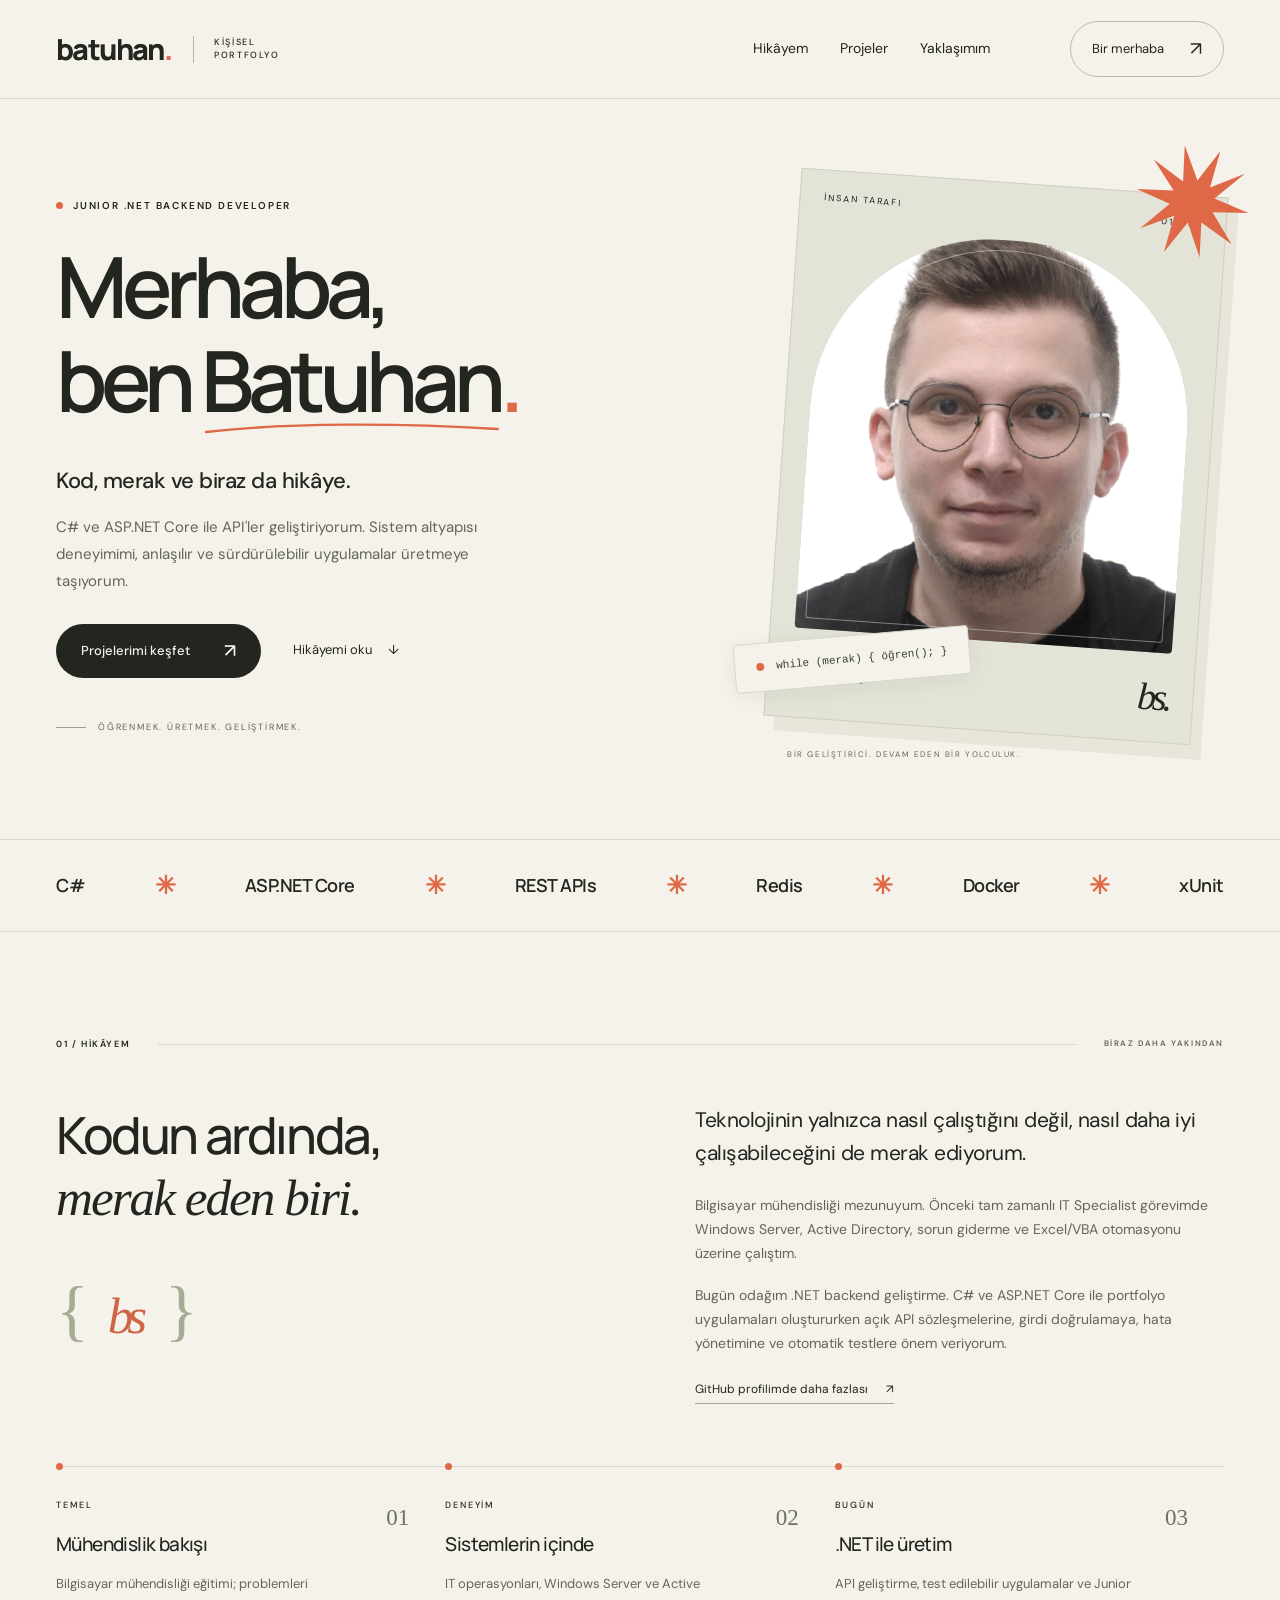
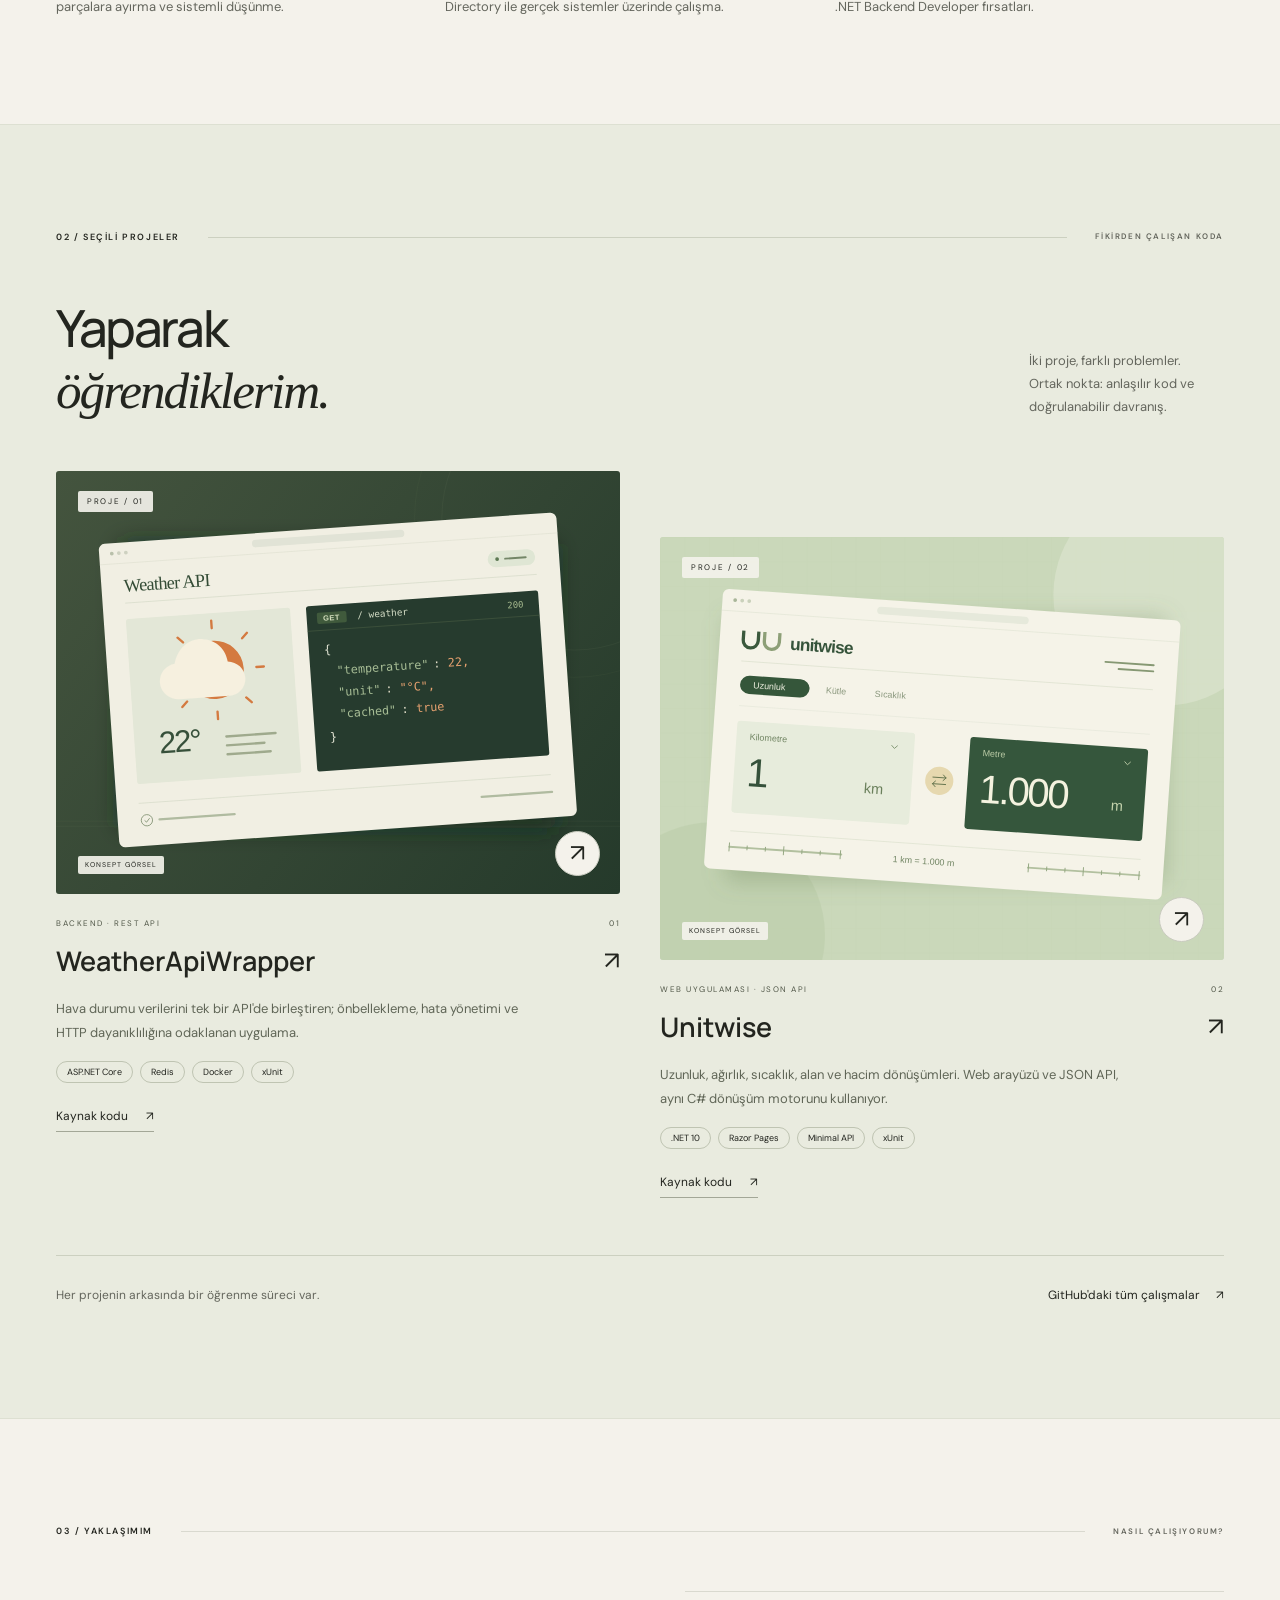
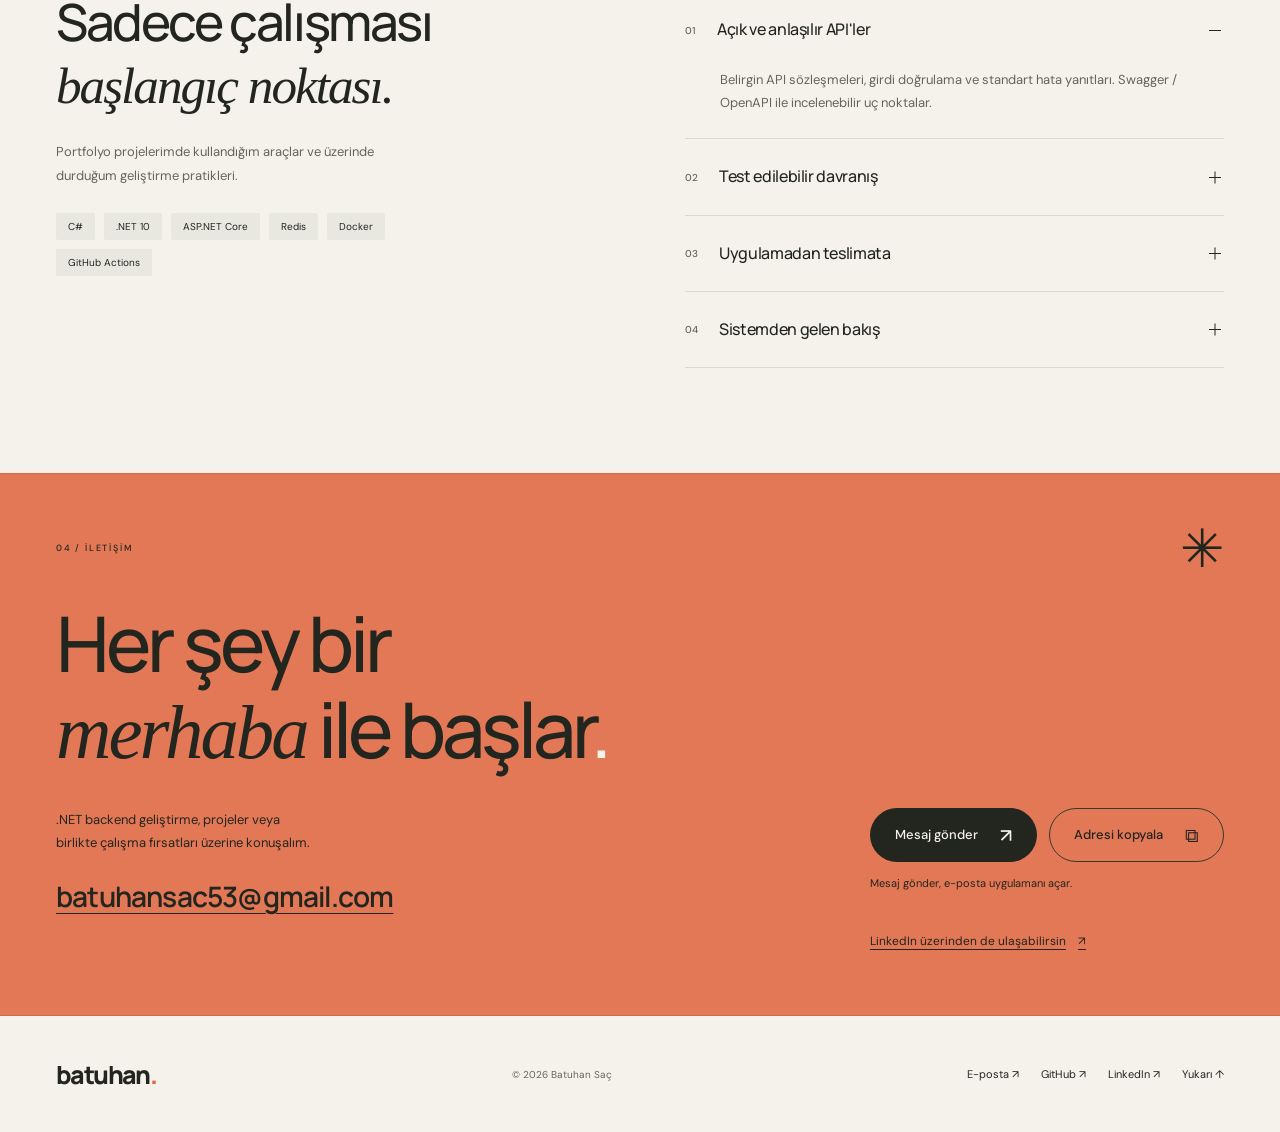
==== commit 51c232ce: "Add email contact and address copying" ====
--- a/index.html
+++ b/index.html
@@ -9,9 +9,9 @@
   <meta property="og:title" content="Batuhan Saç — Kod, merak ve biraz da hikâye.">
   <meta property="og:description" content="Junior .NET Backend Developer. Hikâyem, seçili projelerim ve yazılım geliştirme yaklaşımım.">
   <meta property="og:type" content="website">
-  <link rel="canonical" href="https://batuhansacofficial.github.io/">
-  <meta property="og:url" content="https://batuhansacofficial.github.io/">
-  <meta property="og:image" content="https://batuhansacofficial.github.io/assets/batuhan-sac.png">
+  <link rel="canonical" href="https://batuhansac.dev/">
+  <meta property="og:url" content="https://batuhansac.dev/">
+  <meta property="og:image" content="https://batuhansac.dev/assets/batuhan-sac.png">
   <link rel="icon" href="assets/favicon.svg" type="image/svg+xml">
   <link rel="preconnect" href="https://fonts.googleapis.com">
   <link rel="preconnect" href="https://fonts.gstatic.com" crossorigin>
@@ -84,9 +84,29 @@
         <details><summary><span class="detail-number">04</span><span>Sistemden gelen bakış</span><span class="detail-sign" aria-hidden="true"></span></summary><div class="detail-body"><p>IT operasyonlarında edindiğim sorun giderme deneyimini yazılım geliştirmeye taşıyorum. Hata yönetimi, yapılandırma ve uygulama davranışlarını birlikte düşünüyorum.</p></div></details>
       </div></div>
     </section>
-    <section class="contact-section" id="iletisim" aria-labelledby="contact-title"><div class="container contact-inner"><div class="contact-top"><span class="mini-label">04 / İLETİŞİM</span><span class="contact-asterisk" aria-hidden="true">✳</span></div><h2 id="contact-title">Her şey bir<br><span class="serif">merhaba</span> ile başlar<span class="contact-period">.</span></h2><div class="contact-bottom"><p>.NET backend geliştirme, projeler veya<br>birlikte çalışma fırsatları üzerine konuşalım.</p><a class="button button-dark" href="https://www.linkedin.com/in/batuhansacofficial/" target="_blank" rel="noopener noreferrer">LinkedIn'de konuşalım <span aria-hidden="true">↗</span><span class="sr-only"> (yeni sekme)</span></a></div></div></section>
+    <section class="contact-section" id="iletisim" aria-labelledby="contact-title">
+      <div class="container contact-inner">
+        <div class="contact-top"><span class="mini-label">04 / İLETİŞİM</span><span class="contact-asterisk" aria-hidden="true">✳</span></div>
+        <h2 id="contact-title">Her şey bir<br><span class="serif">merhaba</span> ile başlar<span class="contact-period">.</span></h2>
+        <div class="contact-bottom">
+          <div class="contact-copy">
+            <p>.NET backend geliştirme, projeler veya<br>birlikte çalışma fırsatları üzerine konuşalım.</p>
+            <a class="contact-email" id="contact-email" href="mailto:batuhansac53@gmail.com">batuhansac53@gmail.com</a>
+          </div>
+          <div class="contact-actions">
+            <div class="contact-buttons">
+              <a class="button button-dark" href="mailto:batuhansac53@gmail.com?subject=Portfolyo%20%C3%BCzerinden%20ileti%C5%9Fim">Mesaj gönder <span aria-hidden="true">↗</span></a>
+              <button class="button button-outline" id="copy-email" type="button" aria-describedby="email-copy-status">Adresi kopyala <span aria-hidden="true">⧉</span></button>
+            </div>
+            <p class="contact-hint">Mesaj gönder, e-posta uygulamanı açar.</p>
+            <p class="contact-status" id="email-copy-status" role="status" aria-live="polite" aria-atomic="true"></p>
+            <a class="contact-social" href="https://www.linkedin.com/in/batuhansacofficial/" target="_blank" rel="noopener noreferrer">LinkedIn üzerinden de ulaşabilirsin <span aria-hidden="true">↗</span><span class="sr-only"> (yeni sekme)</span></a>
+          </div>
+        </div>
+      </div>
+    </section>
   </main>
-  <footer class="container footer"><a class="wordmark" href="#baslangic">batuhan<span class="logo-dot">.</span></a><p>© <span id="year">2026</span> Batuhan Saç</p><div class="footer-links"><a href="https://github.com/batuhansacofficial" target="_blank" rel="noopener noreferrer">GitHub ↗<span class="sr-only"> (yeni sekme)</span></a><a href="https://www.linkedin.com/in/batuhansacofficial/" target="_blank" rel="noopener noreferrer">LinkedIn ↗<span class="sr-only"> (yeni sekme)</span></a><a href="#baslangic" aria-label="Sayfanın başına dön">Yukarı ↑</a></div></footer>
+  <footer class="container footer"><a class="wordmark" href="#baslangic">batuhan<span class="logo-dot">.</span></a><p>© <span id="year">2026</span> Batuhan Saç</p><div class="footer-links"><a href="mailto:batuhansac53@gmail.com">E-posta ↗</a><a href="https://github.com/batuhansacofficial" target="_blank" rel="noopener noreferrer">GitHub ↗<span class="sr-only"> (yeni sekme)</span></a><a href="https://www.linkedin.com/in/batuhansacofficial/" target="_blank" rel="noopener noreferrer">LinkedIn ↗<span class="sr-only"> (yeni sekme)</span></a><a href="#baslangic" aria-label="Sayfanın başına dön">Yukarı ↑</a></div></footer>
   <dialog id="project-dialog" class="project-dialog" aria-labelledby="dialog-title"><button type="button" class="dialog-close" aria-label="Proje detayını kapat">×</button><div class="dialog-visual"><img id="dialog-image" src="assets/weather-api.svg" alt="Proje konsept görseli" width="1200" height="900"><span>KONSEPT GÖRSEL</span></div><div class="dialog-content"><p class="mini-label" id="dialog-category"></p><h2 id="dialog-title"></h2><p id="dialog-description"></p><ul id="dialog-features"></ul><div class="tags" id="dialog-tags"></div><div class="dialog-actions"><a id="dialog-source" class="button button-dark" target="_blank" rel="noopener noreferrer">GitHub'da incele <span aria-hidden="true">↗</span><span class="sr-only"> (yeni sekme)</span></a><a id="dialog-demo" class="text-link" target="_blank" rel="noopener noreferrer" hidden>Canlı demoyu aç <span aria-hidden="true">↗</span><span class="sr-only"> (yeni sekme)</span></a></div><p class="demo-note" id="demo-note" hidden>Render demosu ilk açılışta uyku durumundan çıkmak için biraz bekletebilir.</p></div></dialog>
 </body>
 </html>
--- a/style.css
+++ b/style.css
@@ -12,3 +12,6 @@
 .project{min-width:0}.project-title-row h3{min-width:0;overflow-wrap:anywhere}
 @media(max-width:370px){.header-inner{gap:12px}.header-contact{white-space:nowrap;gap:8px;padding:9px 11px}.hero-actions{gap:18px}.hero-actions .button{font-size:11px;gap:16px;padding:12px 16px;white-space:nowrap}.hero-actions .text-link{font-size:11px;gap:8px;white-space:nowrap}.project-title-row>span{display:none}}
 @media(prefers-reduced-motion:reduce){html{scroll-behavior:auto}*,*::before,*::after{transition:none!important;animation:none!important}}
+.contact-bottom{align-items:flex-start;gap:40px}.contact-copy,.contact-actions{min-width:0}.contact-email{display:inline-block;min-height:44px;font-family:var(--font);font-size:clamp(19px,2.2vw,29px);font-weight:600;letter-spacing:-.8px;line-height:1.5;margin-top:15px;padding-block:5px;overflow-wrap:anywhere;text-decoration:underline;text-decoration-thickness:1px;text-underline-offset:6px}.contact-email:hover{text-decoration-thickness:2px}.contact-actions{max-width:410px}.contact-buttons{display:flex;flex-wrap:wrap;gap:12px}.contact-buttons .button{min-height:48px;gap:22px;white-space:nowrap}.button-outline{background:transparent;border-color:#343b2d}.button-outline:hover{background:#f4f2eb33}.button-outline:disabled{cursor:wait;opacity:.65}.contact-bottom .contact-hint{font-size:11px;margin-top:12px}.contact-bottom .contact-status{font-size:12px;min-height:1.8em;margin-top:4px;max-width:360px}.contact-social{display:inline-flex;align-items:center;gap:12px;min-height:44px;font-size:12px;text-decoration:underline;text-decoration-thickness:1px;text-underline-offset:4px}.contact-social:hover{text-decoration-thickness:2px}.footer-links a{display:inline-flex;align-items:center;min-height:44px}
+@media(max-width:780px){.contact-bottom{flex-direction:column;gap:24px}.contact-actions{max-width:none}.contact-email{font-size:26px}.contact-buttons .button{gap:22px}.footer-links{flex-wrap:wrap}}
+@media(max-width:570px){.contact-email{font-size:clamp(19px,5.5vw,26px);letter-spacing:-.6px}.contact-buttons{gap:10px}.contact-buttons .button{font-size:12px;padding-inline:19px}.contact-bottom .contact-hint{font-size:11px}.footer-links{gap:10px 18px}}
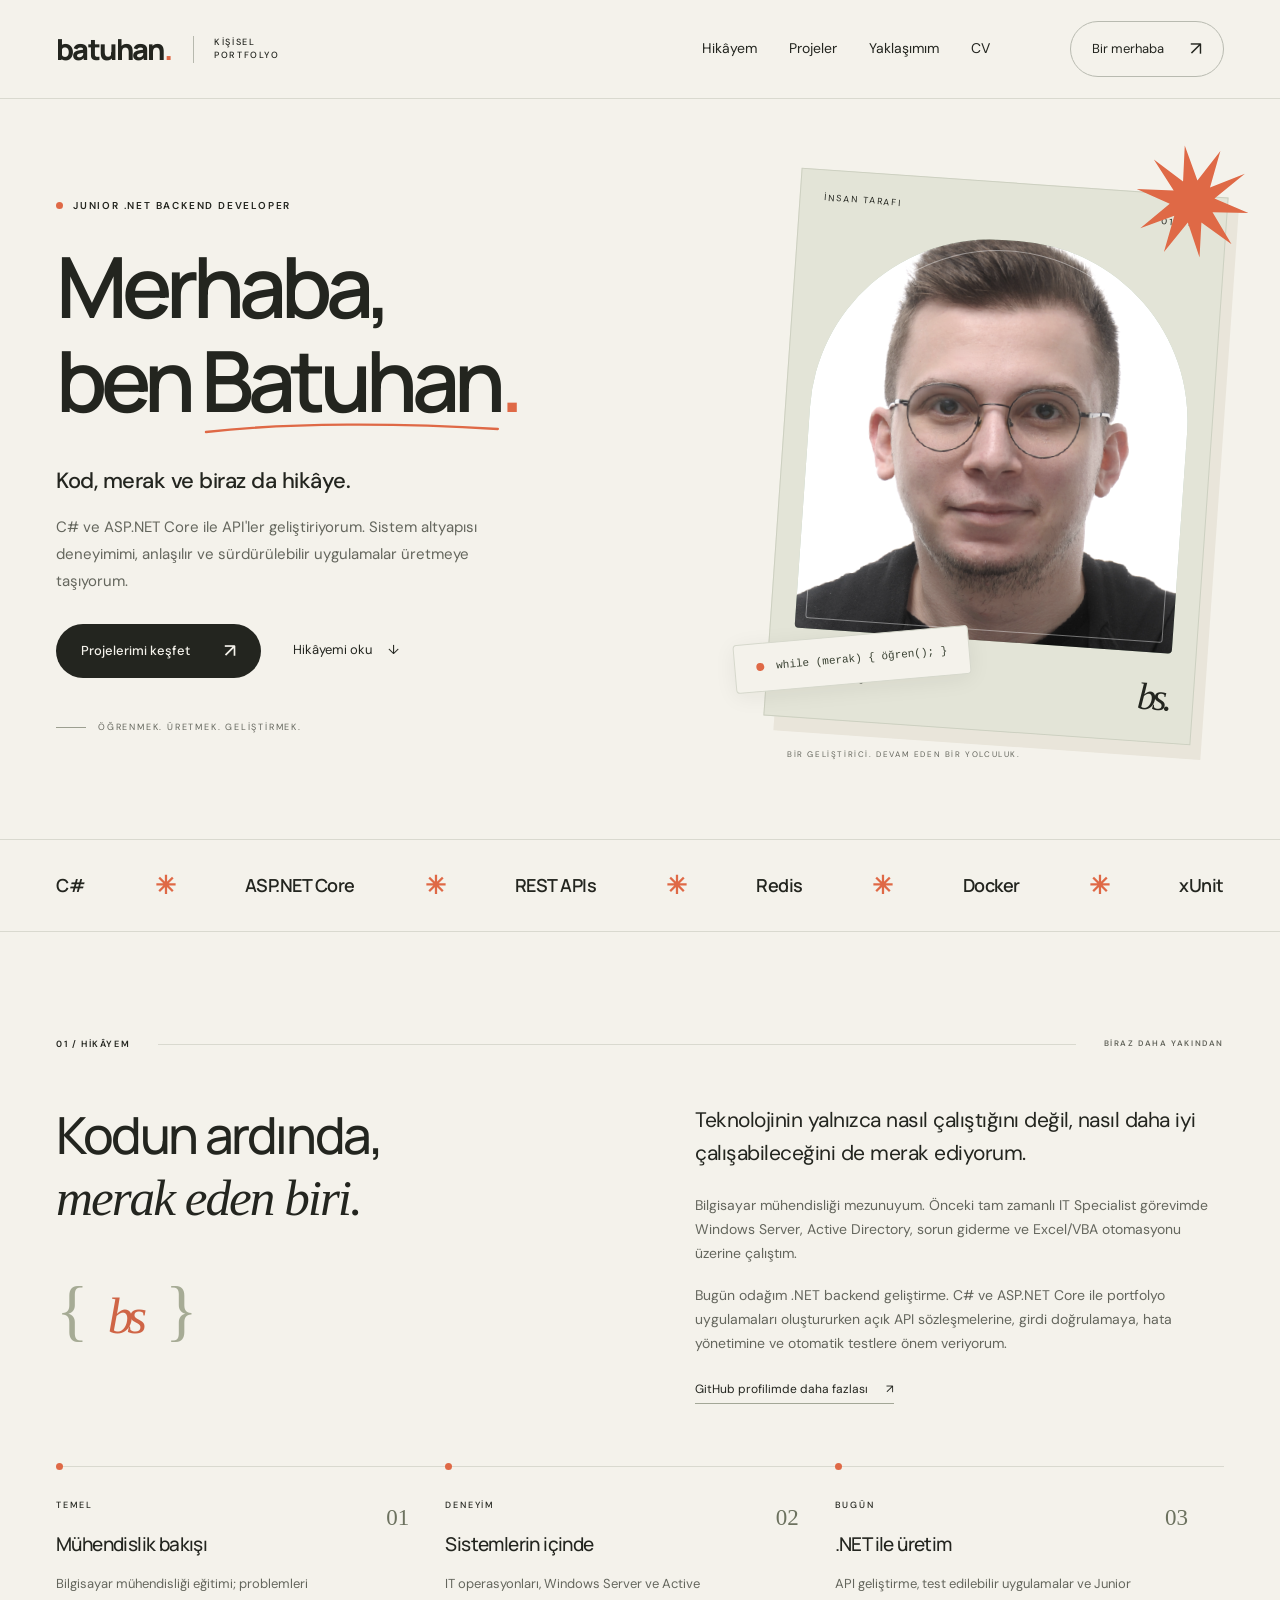
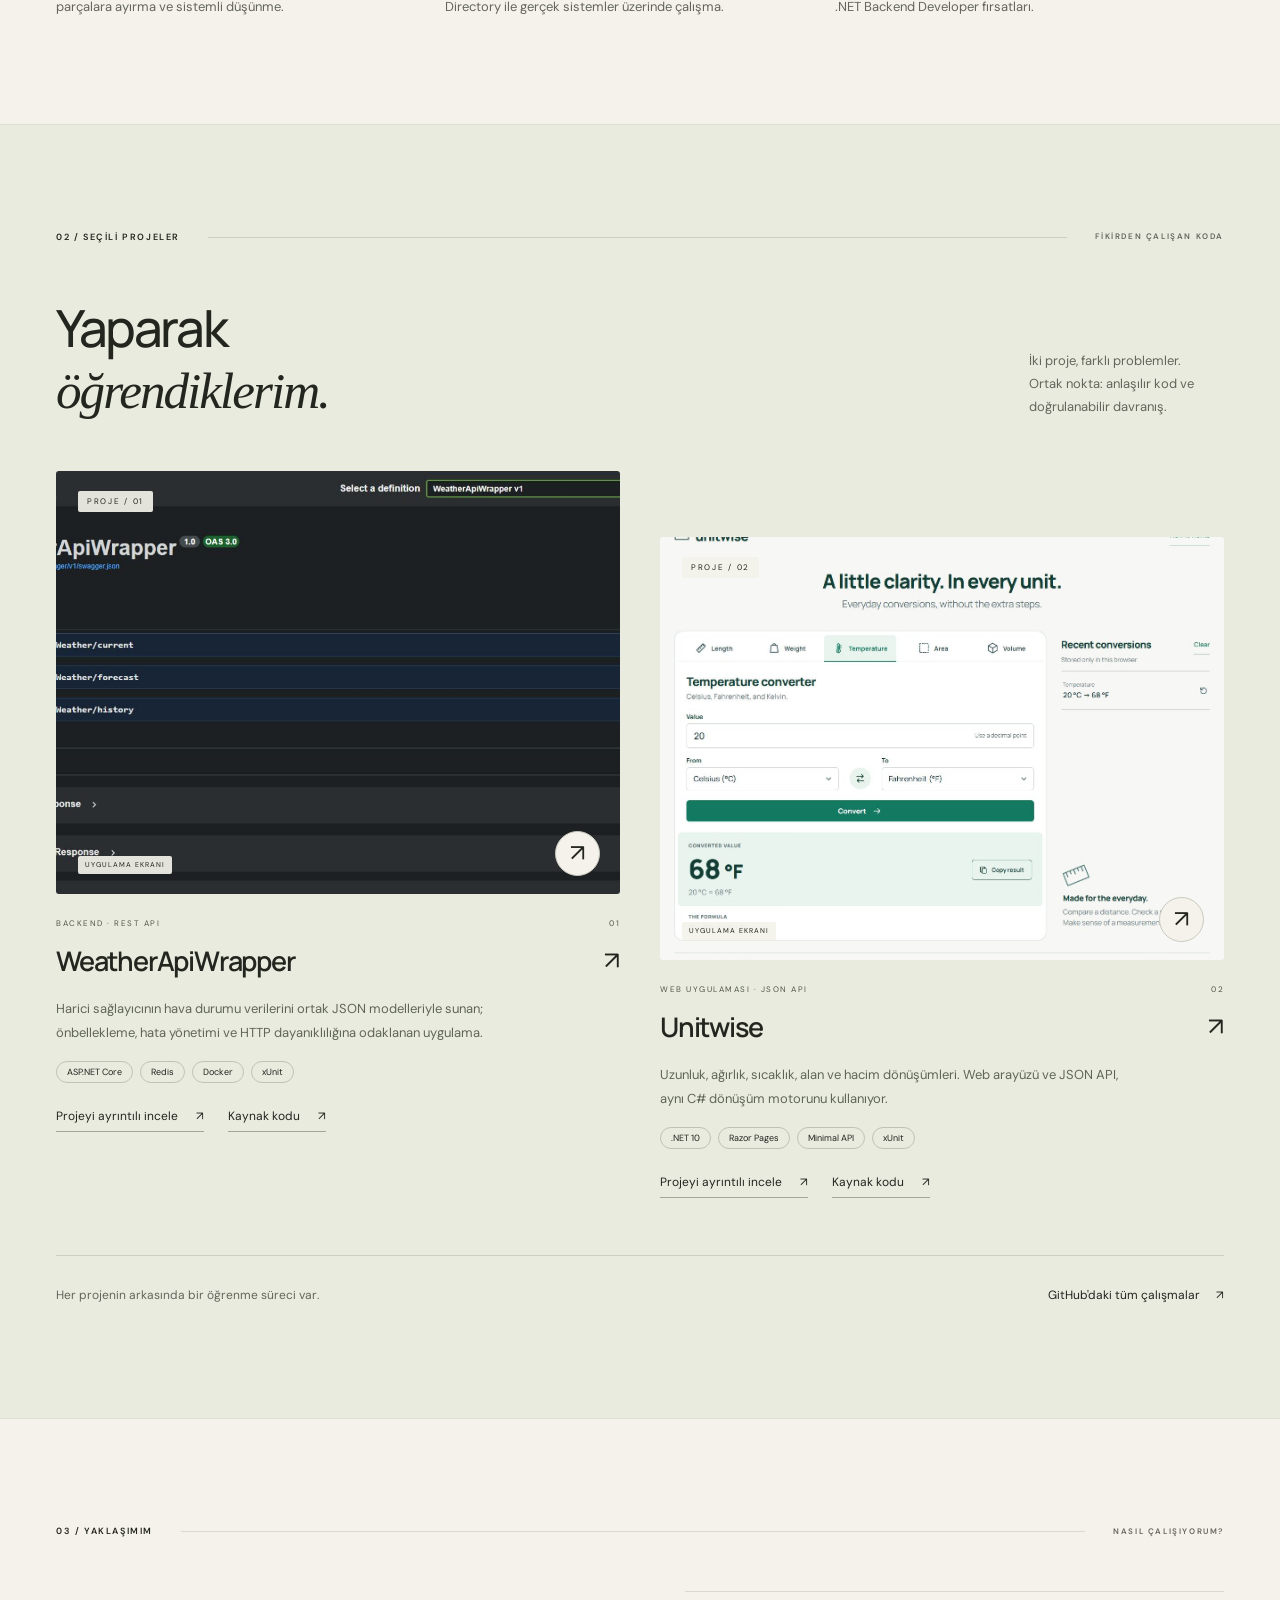
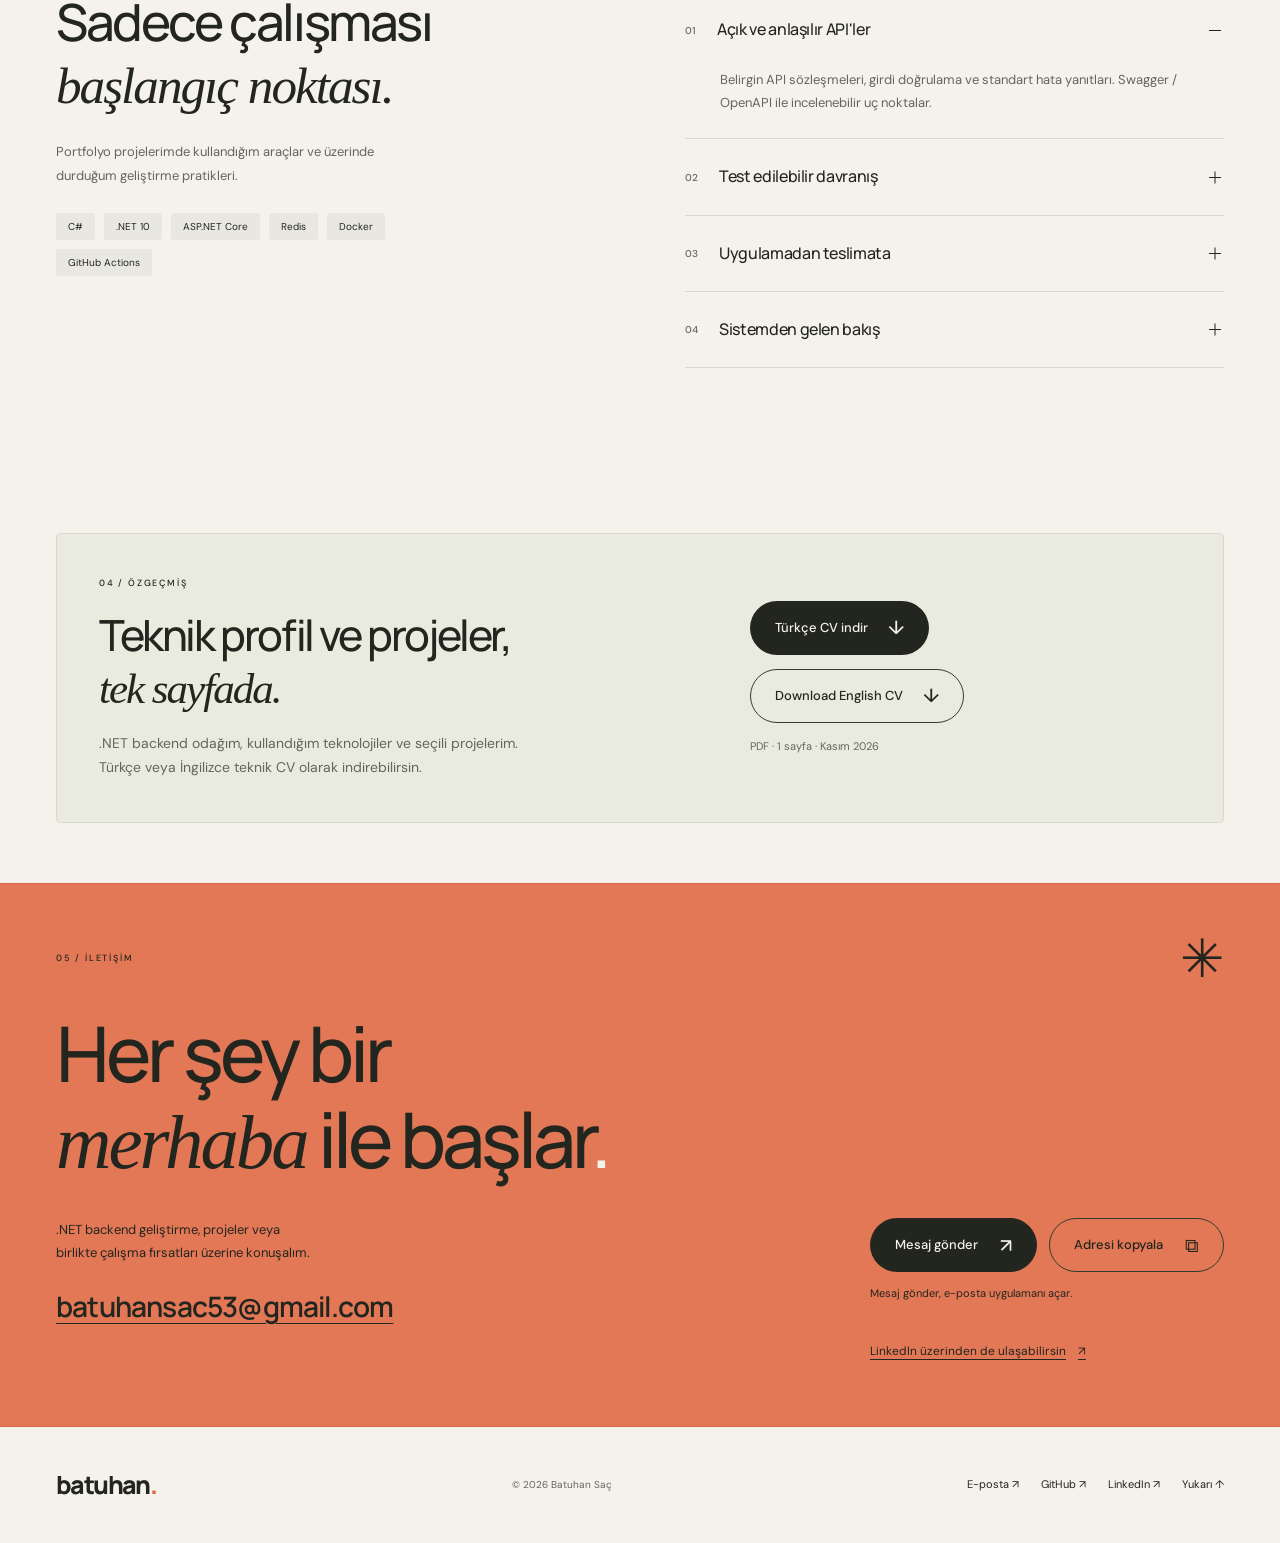
==== commit d0998912: "Add project case studies and technical CV downloads" ====
--- a/index.html
+++ b/index.html
@@ -1,112 +1,117 @@
-<!doctype html>
-<html lang="tr">
-<head>
-  <meta charset="utf-8">
-  <meta name="viewport" content="width=device-width, initial-scale=1">
-  <meta name="theme-color" content="#f4f2eb">
-  <title>Batuhan Saç — .NET Geliştirici · Portfolyo & Hikâyem</title>
-  <meta name="description" content="Batuhan Saç'ın kişisel portfolyosu. C#, ASP.NET Core, REST API geliştirme; WeatherApiWrapper ve Unitwise projeleri, teknik yaklaşımı ve hikâyesi.">
-  <meta property="og:title" content="Batuhan Saç — Kod, merak ve biraz da hikâye.">
-  <meta property="og:description" content="Junior .NET Backend Developer. Hikâyem, seçili projelerim ve yazılım geliştirme yaklaşımım.">
+<!doctype html>
+<html lang="tr">
+<head>
+  <meta charset="utf-8">
+  <meta name="viewport" content="width=device-width, initial-scale=1">
+  <meta name="theme-color" content="#f4f2eb">
+  <title>Batuhan Saç — .NET Geliştirici · Portfolyo & Hikâyem</title>
+  <meta name="description" content="Batuhan Saç'ın kişisel portfolyosu. C#, ASP.NET Core, REST API geliştirme; WeatherApiWrapper ve Unitwise projeleri, teknik yaklaşımı ve hikâyesi.">
+  <meta property="og:title" content="Batuhan Saç — Kod, merak ve biraz da hikâye.">
+  <meta property="og:description" content="Junior .NET Backend Developer. Hikâyem, seçili projelerim ve yazılım geliştirme yaklaşımım.">
   <meta property="og:type" content="website">
-  <link rel="canonical" href="https://batuhansac.dev/">
+  <link rel="canonical" href="https://batuhansac.dev/">
   <meta property="og:url" content="https://batuhansac.dev/">
-  <meta property="og:image" content="https://batuhansac.dev/assets/batuhan-sac.png">
-  <link rel="icon" href="assets/favicon.svg" type="image/svg+xml">
-  <link rel="preconnect" href="https://fonts.googleapis.com">
-  <link rel="preconnect" href="https://fonts.gstatic.com" crossorigin>
-  <link href="https://fonts.googleapis.com/css2?family=DM+Sans:wght@400;500;600;700&family=Manrope:wght@400;500;600;700;800&display=swap" rel="stylesheet">
-  <link rel="stylesheet" href="style.css">
-  <script src="app.js" defer></script>
-</head>
-<body>
-  <a class="skip-link" href="#main">İçeriğe geç</a>
-  <div class="reading-progress" aria-hidden="true"></div>
-  <header class="header">
-    <div class="container header-inner">
-      <a class="wordmark" href="#baslangic" aria-label="Batuhan Saç, başlangıç">batuhan<span class="logo-dot">.</span><span class="wordmark-label">KİŞİSEL PORTFOLYO</span></a>
-      <nav class="desktop-nav" aria-label="Ana gezinme">
-        <a href="#hikayem">Hikâyem</a><a href="#projeler">Projeler</a><a href="#yaklasim">Yaklaşımım</a>
-      </nav>
-      <a class="header-contact" href="#iletisim">Bir merhaba <span aria-hidden="true">↗</span></a>
-      <button class="menu-button" aria-controls="mobile-nav" aria-expanded="false" aria-label="Menüyü aç"><span></span><span></span></button>
-    </div>
-    <nav id="mobile-nav" class="mobile-nav" aria-label="Mobil gezinme" hidden>
-      <a href="#hikayem">Hikâyem <span>01</span></a><a href="#projeler">Projeler <span>02</span></a><a href="#yaklasim">Yaklaşımım <span>03</span></a><a href="#iletisim">İletişim <span>04</span></a>
-    </nav>
-  </header>
-  <main id="main">
-    <section class="hero container" id="baslangic" aria-labelledby="hero-title">
-      <div class="hero-copy">
-        <div class="eyebrow"><span class="small-dot"></span> JUNIOR .NET BACKEND DEVELOPER</div>
-        <h1 id="hero-title">Merhaba,<br>ben <span class="name-highlight">Batuhan<svg viewBox="0 0 500 24" aria-hidden="true"><path d="M5 17C145 1 330 2 493 12"/></svg></span><span class="coral">.</span></h1>
-        <p class="hero-intro">Kod, merak ve biraz da hikâye.</p>
-        <p class="hero-description">C# ve ASP.NET Core ile API'ler geliştiriyorum. Sistem altyapısı deneyimimi, anlaşılır ve sürdürülebilir uygulamalar üretmeye taşıyorum.</p>
-        <div class="hero-actions"><a class="button button-dark" href="#projeler">Projelerimi keşfet <span aria-hidden="true">↗</span></a><a class="text-link" href="#hikayem">Hikâyemi oku <span aria-hidden="true">↓</span></a></div>
-        <div class="hero-footnote"><span class="tiny-line"></span> ÖĞRENMEK. ÜRETMEK. GELİŞTİRMEK.</div>
-      </div>
-      <div class="hero-visual">
-        <div class="portrait-card">
-          <div class="portrait-card-top"><span>İNSAN TARAFI</span><span>01 / BS</span></div>
-          <div class="portrait-frame"><img src="assets/batuhan-sac.png" alt="Batuhan Saç'ın GitHub profil fotoğrafı" width="800" height="800" fetchpriority="high"><div class="portrait-outline" aria-hidden="true"></div></div>
-          <div class="portrait-card-bottom"><span>Batuhan Saç</span><span class="signature-mark" aria-hidden="true">bs.</span></div>
-        </div>
-        <div class="orbit-mark" aria-hidden="true"><svg viewBox="0 0 120 120"><path d="M60 2 68 40 96 13 80 49 118 40 83 61 116 81 79 75 94 111 66 84 59 120 52 82 23 109 39 73 2 81 36 60 4 40 42 47 26 12 53 39Z"/></svg></div>
-        <div class="code-note"><span class="code-note-dot" aria-hidden="true"></span><code>while (merak) { öğren(); }</code></div>
-        <span class="visual-caption">BİR GELİŞTİRİCİ. DEVAM EDEN BİR YOLCULUK.</span>
-      </div>
-    </section>
-    <div class="stack-band" aria-label="Çalıştığım teknolojiler"><div class="container stack-band-inner"><span>C#</span><i aria-hidden="true">✳</i><span>ASP.NET Core</span><i aria-hidden="true">✳</i><span>REST APIs</span><i aria-hidden="true">✳</i><span>Redis</span><i aria-hidden="true">✳</i><span>Docker</span><i aria-hidden="true">✳</i><span>xUnit</span></div></div>
-    <section class="section container story" id="hikayem" aria-labelledby="story-title">
-      <div class="section-kicker"><span>01 / HİKÂYEM</span><span class="section-kicker-line"></span><span>BİRAZ DAHA YAKINDAN</span></div>
-      <div class="story-grid"><div><h2 id="story-title">Kodun ardında,<br><span class="serif">merak eden biri.</span></h2><div class="story-mark" aria-hidden="true">{ <span>bs</span> }</div></div><div class="story-text"><p class="lead">Teknolojinin yalnızca nasıl çalıştığını değil, nasıl daha iyi çalışabileceğini de merak ediyorum.</p><p>Bilgisayar mühendisliği mezunuyum. Önceki tam zamanlı IT Specialist görevimde Windows Server, Active Directory, sorun giderme ve Excel/VBA otomasyonu üzerine çalıştım.</p><p>Bugün odağım .NET backend geliştirme. C# ve ASP.NET Core ile portfolyo uygulamaları oluştururken açık API sözleşmelerine, girdi doğrulamaya, hata yönetimine ve otomatik testlere önem veriyorum.</p><a class="inline-link" href="https://github.com/batuhansacofficial" target="_blank" rel="noopener noreferrer">GitHub profilimde daha fazlası <span aria-hidden="true">↗</span><span class="sr-only"> (yeni sekme)</span></a></div></div>
-      <div class="journey" aria-label="Yolculuğum">
-        <article class="journey-step"><span class="journey-num">01</span><p class="mini-label">TEMEL</p><h3>Mühendislik bakışı</h3><p>Bilgisayar mühendisliği eğitimi; problemleri parçalara ayırma ve sistemli düşünme.</p></article>
-        <article class="journey-step"><span class="journey-num">02</span><p class="mini-label">DENEYİM</p><h3>Sistemlerin içinde</h3><p>IT operasyonları, Windows Server ve Active Directory ile gerçek sistemler üzerinde çalışma.</p></article>
-        <article class="journey-step"><span class="journey-num">03</span><p class="mini-label">BUGÜN</p><h3>.NET ile üretim</h3><p>API geliştirme, test edilebilir uygulamalar ve Junior .NET Backend Developer fırsatları.</p></article>
-      </div>
-    </section>
-    <section class="projects-section" id="projeler" aria-labelledby="projects-title"><div class="container section">
-      <div class="section-kicker"><span>02 / SEÇİLİ PROJELER</span><span class="section-kicker-line"></span><span>FİKİRDEN ÇALIŞAN KODA</span></div>
-      <div class="section-heading-row"><h2 id="projects-title">Yaparak<br><span class="serif">öğrendiklerim.</span></h2><p>İki proje, farklı problemler. <br>Ortak nokta: anlaşılır kod ve <br>doğrulanabilir davranış.</p></div>
-      <div class="projects-grid">
-        <article class="project project-weather"><button class="project-cover" type="button" data-project="weather" aria-label="WeatherApiWrapper projesinin detaylarını aç"><img src="assets/weather-api.svg" alt="WeatherApiWrapper için güneş, bulut ve API yanıtı içeren konsept illüstrasyon" width="1200" height="900" loading="lazy"><span class="cover-index">PROJE / 01</span><span class="cover-note">KONSEPT GÖRSEL</span><span class="cover-arrow" aria-hidden="true">↗</span></button><div class="project-meta"><span>BACKEND · REST API</span><span>01</span></div><div class="project-title-row"><h3><button type="button" data-project="weather">WeatherApiWrapper</button></h3><span aria-hidden="true">↗</span></div><p>Hava durumu verilerini tek bir API'de birleştiren; önbellekleme, hata yönetimi ve HTTP dayanıklılığına odaklanan uygulama.</p><div class="tags"><span>ASP.NET Core</span><span>Redis</span><span>Docker</span><span>xUnit</span></div><a class="inline-link" href="https://github.com/batuhansacofficial/WeatherApiWrapper" target="_blank" rel="noopener noreferrer">Kaynak kodu <span aria-hidden="true">↗</span><span class="sr-only"> (yeni sekme)</span></a></article>
-        <article class="project project-unitwise"><button class="project-cover" type="button" data-project="unitwise" aria-label="Unitwise projesinin detaylarını aç"><img src="assets/unitwise.svg" alt="Unitwise için kilometreyi metreye dönüştüren arayüz konsept illüstrasyonu" width="1200" height="900" loading="lazy"><span class="cover-index">PROJE / 02</span><span class="cover-note">KONSEPT GÖRSEL</span><span class="cover-arrow" aria-hidden="true">↗</span></button><div class="project-meta"><span>WEB UYGULAMASI · JSON API</span><span>02</span></div><div class="project-title-row"><h3><button type="button" data-project="unitwise">Unitwise</button></h3><span aria-hidden="true">↗</span></div><p>Uzunluk, ağırlık, sıcaklık, alan ve hacim dönüşümleri. Web arayüzü ve JSON API, aynı C# dönüşüm motorunu kullanıyor.</p><div class="tags"><span>.NET 10</span><span>Razor Pages</span><span>Minimal API</span><span>xUnit</span></div><a class="inline-link" href="https://github.com/batuhansacofficial/UnitConverter" target="_blank" rel="noopener noreferrer">Kaynak kodu <span aria-hidden="true">↗</span><span class="sr-only"> (yeni sekme)</span></a></article>
-      </div>
-      <div class="all-projects"><p>Her projenin arkasında bir öğrenme süreci var.</p><a class="text-link" href="https://github.com/batuhansacofficial?tab=repositories" target="_blank" rel="noopener noreferrer">GitHub'daki tüm çalışmalar <span aria-hidden="true">↗</span><span class="sr-only"> (yeni sekme)</span></a></div>
-    </div></section>
-    <section class="container section approach" id="yaklasim" aria-labelledby="approach-title">
-      <div class="section-kicker"><span>03 / YAKLAŞIMIM</span><span class="section-kicker-line"></span><span>NASIL ÇALIŞIYORUM?</span></div>
-      <div class="approach-grid"><div><h2 id="approach-title">Sadece çalışması<br><span class="serif">başlangıç noktası.</span></h2><p class="approach-intro">Portfolyo projelerimde kullandığım araçlar ve üzerinde durduğum geliştirme pratikleri.</p><div class="tool-tags"><span>C#</span><span>.NET 10</span><span>ASP.NET Core</span><span>Redis</span><span>Docker</span><span>GitHub Actions</span></div></div><div class="approach-list">
-        <details open><summary><span class="detail-number">01</span><span>Açık ve anlaşılır API'ler</span><span class="detail-sign" aria-hidden="true"></span></summary><div class="detail-body"><p>Belirgin API sözleşmeleri, girdi doğrulama ve standart hata yanıtları. Swagger / OpenAPI ile incelenebilir uç noktalar.</p></div></details>
-        <details><summary><span class="detail-number">02</span><span>Test edilebilir davranış</span><span class="detail-sign" aria-hidden="true"></span></summary><div class="detail-body"><p>xUnit ile birim testleri, uygulama ve HTTP entegrasyon testleri. Yalnızca beklenen sonucu değil; sınırları, hataları ve olumsuz senaryoları da ele alma.</p></div></details>
-        <details><summary><span class="detail-number">03</span><span>Uygulamadan teslimata</span><span class="detail-sign" aria-hidden="true"></span></summary><div class="detail-body"><p>Docker ve Docker Compose ile çalıştırılabilir ortamlar; GitHub Actions ile derleme ve test adımlarını otomatikleştirme.</p></div></details>
-        <details><summary><span class="detail-number">04</span><span>Sistemden gelen bakış</span><span class="detail-sign" aria-hidden="true"></span></summary><div class="detail-body"><p>IT operasyonlarında edindiğim sorun giderme deneyimini yazılım geliştirmeye taşıyorum. Hata yönetimi, yapılandırma ve uygulama davranışlarını birlikte düşünüyorum.</p></div></details>
-      </div></div>
-    </section>
-    <section class="contact-section" id="iletisim" aria-labelledby="contact-title">
-      <div class="container contact-inner">
-        <div class="contact-top"><span class="mini-label">04 / İLETİŞİM</span><span class="contact-asterisk" aria-hidden="true">✳</span></div>
-        <h2 id="contact-title">Her şey bir<br><span class="serif">merhaba</span> ile başlar<span class="contact-period">.</span></h2>
-        <div class="contact-bottom">
-          <div class="contact-copy">
-            <p>.NET backend geliştirme, projeler veya<br>birlikte çalışma fırsatları üzerine konuşalım.</p>
-            <a class="contact-email" id="contact-email" href="mailto:batuhansac53@gmail.com">batuhansac53@gmail.com</a>
-          </div>
-          <div class="contact-actions">
-            <div class="contact-buttons">
-              <a class="button button-dark" href="mailto:batuhansac53@gmail.com?subject=Portfolyo%20%C3%BCzerinden%20ileti%C5%9Fim">Mesaj gönder <span aria-hidden="true">↗</span></a>
-              <button class="button button-outline" id="copy-email" type="button" aria-describedby="email-copy-status">Adresi kopyala <span aria-hidden="true">⧉</span></button>
-            </div>
-            <p class="contact-hint">Mesaj gönder, e-posta uygulamanı açar.</p>
-            <p class="contact-status" id="email-copy-status" role="status" aria-live="polite" aria-atomic="true"></p>
-            <a class="contact-social" href="https://www.linkedin.com/in/batuhansacofficial/" target="_blank" rel="noopener noreferrer">LinkedIn üzerinden de ulaşabilirsin <span aria-hidden="true">↗</span><span class="sr-only"> (yeni sekme)</span></a>
-          </div>
-        </div>
-      </div>
-    </section>
-  </main>
-  <footer class="container footer"><a class="wordmark" href="#baslangic">batuhan<span class="logo-dot">.</span></a><p>© <span id="year">2026</span> Batuhan Saç</p><div class="footer-links"><a href="mailto:batuhansac53@gmail.com">E-posta ↗</a><a href="https://github.com/batuhansacofficial" target="_blank" rel="noopener noreferrer">GitHub ↗<span class="sr-only"> (yeni sekme)</span></a><a href="https://www.linkedin.com/in/batuhansacofficial/" target="_blank" rel="noopener noreferrer">LinkedIn ↗<span class="sr-only"> (yeni sekme)</span></a><a href="#baslangic" aria-label="Sayfanın başına dön">Yukarı ↑</a></div></footer>
-  <dialog id="project-dialog" class="project-dialog" aria-labelledby="dialog-title"><button type="button" class="dialog-close" aria-label="Proje detayını kapat">×</button><div class="dialog-visual"><img id="dialog-image" src="assets/weather-api.svg" alt="Proje konsept görseli" width="1200" height="900"><span>KONSEPT GÖRSEL</span></div><div class="dialog-content"><p class="mini-label" id="dialog-category"></p><h2 id="dialog-title"></h2><p id="dialog-description"></p><ul id="dialog-features"></ul><div class="tags" id="dialog-tags"></div><div class="dialog-actions"><a id="dialog-source" class="button button-dark" target="_blank" rel="noopener noreferrer">GitHub'da incele <span aria-hidden="true">↗</span><span class="sr-only"> (yeni sekme)</span></a><a id="dialog-demo" class="text-link" target="_blank" rel="noopener noreferrer" hidden>Canlı demoyu aç <span aria-hidden="true">↗</span><span class="sr-only"> (yeni sekme)</span></a></div><p class="demo-note" id="demo-note" hidden>Render demosu ilk açılışta uyku durumundan çıkmak için biraz bekletebilir.</p></div></dialog>
-</body>
-</html>
+  <meta property="og:image" content="https://batuhansac.dev/assets/batuhan-sac.png">
+  <link rel="icon" href="assets/favicon.svg" type="image/svg+xml">
+  <link rel="preconnect" href="https://fonts.googleapis.com">
+  <link rel="preconnect" href="https://fonts.gstatic.com" crossorigin>
+  <link href="https://fonts.googleapis.com/css2?family=DM+Sans:wght@400;500;600;700&family=Manrope:wght@400;500;600;700;800&display=swap" rel="stylesheet">
+  <link rel="stylesheet" href="style.css">
+  <script src="app.js" defer></script>
+</head>
+<body>
+  <a class="skip-link" href="#main">İçeriğe geç</a>
+  <div class="reading-progress" aria-hidden="true"></div>
+  <header class="header">
+    <div class="container header-inner">
+      <a class="wordmark" href="#baslangic" aria-label="Batuhan Saç, başlangıç">batuhan<span class="logo-dot">.</span><span class="wordmark-label">KİŞİSEL PORTFOLYO</span></a>
+      <nav class="desktop-nav" aria-label="Ana gezinme">
+        <a href="#hikayem">Hikâyem</a><a href="#projeler">Projeler</a><a href="#yaklasim">Yaklaşımım</a><a href="#ozgecmis">CV</a>
+      </nav>
+      <a class="header-contact" href="#iletisim">Bir merhaba <span aria-hidden="true">↗</span></a>
+      <button class="menu-button" aria-controls="mobile-nav" aria-expanded="false" aria-label="Menüyü aç"><span></span><span></span></button>
+    </div>
+    <nav id="mobile-nav" class="mobile-nav" aria-label="Mobil gezinme" hidden>
+      <a href="#hikayem">Hikâyem <span>01</span></a><a href="#projeler">Projeler <span>02</span></a><a href="#yaklasim">Yaklaşımım <span>03</span></a><a href="#ozgecmis">CV <span>04</span></a><a href="#iletisim">İletişim <span>05</span></a>
+    </nav>
+  </header>
+  <main id="main">
+    <section class="hero container" id="baslangic" aria-labelledby="hero-title">
+      <div class="hero-copy">
+        <div class="eyebrow"><span class="small-dot"></span> JUNIOR .NET BACKEND DEVELOPER</div>
+        <h1 id="hero-title">Merhaba,<br>ben <span class="name-highlight">Batuhan<svg viewBox="0 0 500 24" aria-hidden="true"><path d="M5 17C145 1 330 2 493 12"/></svg></span><span class="coral">.</span></h1>
+        <p class="hero-intro">Kod, merak ve biraz da hikâye.</p>
+        <p class="hero-description">C# ve ASP.NET Core ile API'ler geliştiriyorum. Sistem altyapısı deneyimimi, anlaşılır ve sürdürülebilir uygulamalar üretmeye taşıyorum.</p>
+        <div class="hero-actions"><a class="button button-dark" href="#projeler">Projelerimi keşfet <span aria-hidden="true">↗</span></a><a class="text-link" href="#hikayem">Hikâyemi oku <span aria-hidden="true">↓</span></a></div>
+        <div class="hero-footnote"><span class="tiny-line"></span> ÖĞRENMEK. ÜRETMEK. GELİŞTİRMEK.</div>
+      </div>
+      <div class="hero-visual">
+        <div class="portrait-card">
+          <div class="portrait-card-top"><span>İNSAN TARAFI</span><span>01 / BS</span></div>
+          <div class="portrait-frame"><img src="assets/batuhan-sac.png" alt="Batuhan Saç'ın GitHub profil fotoğrafı" width="800" height="800" fetchpriority="high"><div class="portrait-outline" aria-hidden="true"></div></div>
+          <div class="portrait-card-bottom"><span>Batuhan Saç</span><span class="signature-mark" aria-hidden="true">bs.</span></div>
+        </div>
+        <div class="orbit-mark" aria-hidden="true"><svg viewBox="0 0 120 120"><path d="M60 2 68 40 96 13 80 49 118 40 83 61 116 81 79 75 94 111 66 84 59 120 52 82 23 109 39 73 2 81 36 60 4 40 42 47 26 12 53 39Z"/></svg></div>
+        <div class="code-note"><span class="code-note-dot" aria-hidden="true"></span><code>while (merak) { öğren(); }</code></div>
+        <span class="visual-caption">BİR GELİŞTİRİCİ. DEVAM EDEN BİR YOLCULUK.</span>
+      </div>
+    </section>
+    <div class="stack-band" aria-label="Çalıştığım teknolojiler"><div class="container stack-band-inner"><span>C#</span><i aria-hidden="true">✳</i><span>ASP.NET Core</span><i aria-hidden="true">✳</i><span>REST APIs</span><i aria-hidden="true">✳</i><span>Redis</span><i aria-hidden="true">✳</i><span>Docker</span><i aria-hidden="true">✳</i><span>xUnit</span></div></div>
+    <section class="section container story" id="hikayem" aria-labelledby="story-title">
+      <div class="section-kicker"><span>01 / HİKÂYEM</span><span class="section-kicker-line"></span><span>BİRAZ DAHA YAKINDAN</span></div>
+      <div class="story-grid"><div><h2 id="story-title">Kodun ardında,<br><span class="serif">merak eden biri.</span></h2><div class="story-mark" aria-hidden="true">{ <span>bs</span> }</div></div><div class="story-text"><p class="lead">Teknolojinin yalnızca nasıl çalıştığını değil, nasıl daha iyi çalışabileceğini de merak ediyorum.</p><p>Bilgisayar mühendisliği mezunuyum. Önceki tam zamanlı IT Specialist görevimde Windows Server, Active Directory, sorun giderme ve Excel/VBA otomasyonu üzerine çalıştım.</p><p>Bugün odağım .NET backend geliştirme. C# ve ASP.NET Core ile portfolyo uygulamaları oluştururken açık API sözleşmelerine, girdi doğrulamaya, hata yönetimine ve otomatik testlere önem veriyorum.</p><a class="inline-link" href="https://github.com/batuhansacofficial" target="_blank" rel="noopener noreferrer">GitHub profilimde daha fazlası <span aria-hidden="true">↗</span><span class="sr-only"> (yeni sekme)</span></a></div></div>
+      <div class="journey" aria-label="Yolculuğum">
+        <article class="journey-step"><span class="journey-num">01</span><p class="mini-label">TEMEL</p><h3>Mühendislik bakışı</h3><p>Bilgisayar mühendisliği eğitimi; problemleri parçalara ayırma ve sistemli düşünme.</p></article>
+        <article class="journey-step"><span class="journey-num">02</span><p class="mini-label">DENEYİM</p><h3>Sistemlerin içinde</h3><p>IT operasyonları, Windows Server ve Active Directory ile gerçek sistemler üzerinde çalışma.</p></article>
+        <article class="journey-step"><span class="journey-num">03</span><p class="mini-label">BUGÜN</p><h3>.NET ile üretim</h3><p>API geliştirme, test edilebilir uygulamalar ve Junior .NET Backend Developer fırsatları.</p></article>
+      </div>
+    </section>
+    <section class="projects-section" id="projeler" aria-labelledby="projects-title"><div class="container section">
+      <div class="section-kicker"><span>02 / SEÇİLİ PROJELER</span><span class="section-kicker-line"></span><span>FİKİRDEN ÇALIŞAN KODA</span></div>
+      <div class="section-heading-row"><h2 id="projects-title">Yaparak<br><span class="serif">öğrendiklerim.</span></h2><p>İki proje, farklı problemler. <br>Ortak nokta: anlaşılır kod ve <br>doğrulanabilir davranış.</p></div>
+      <div class="projects-grid">
+        <article class="project project-weather"><a class="project-cover" href="projeler/weather-api-wrapper/" aria-label="WeatherApiWrapper proje incelemesini aç"><img src="assets/screenshots/weather-overview.jpg" alt="WeatherApiWrapper uygulamasının gerçek Swagger arayüzü" width="1265" height="712" loading="lazy"><span class="cover-index">PROJE / 01</span><span class="cover-note">UYGULAMA EKRANI</span><span class="cover-arrow" aria-hidden="true">↗</span></a><div class="project-meta"><span>BACKEND · REST API</span><span>01</span></div><div class="project-title-row"><h3><a href="projeler/weather-api-wrapper/">WeatherApiWrapper</a></h3><span aria-hidden="true">↗</span></div><p>Harici sağlayıcının hava durumu verilerini ortak JSON modelleriyle sunan; önbellekleme, hata yönetimi ve HTTP dayanıklılığına odaklanan uygulama.</p><div class="tags"><span>ASP.NET Core</span><span>Redis</span><span>Docker</span><span>xUnit</span></div><a class="inline-link case-card-link" href="projeler/weather-api-wrapper/">Projeyi ayrıntılı incele <span aria-hidden="true">↗</span></a> <a class="inline-link" href="https://github.com/batuhansacofficial/WeatherApiWrapper" target="_blank" rel="noopener noreferrer">Kaynak kodu <span aria-hidden="true">↗</span><span class="sr-only"> (yeni sekme)</span></a></article>
+        <article class="project project-unitwise"><a class="project-cover" href="projeler/unitwise/" aria-label="Unitwise proje incelemesini aç"><img src="assets/screenshots/unitwise-temperature.jpg" alt="Unitwise canlı uygulamasında 20 Celsius için 68 Fahrenheit sonucu" width="1265" height="1040" loading="lazy"><span class="cover-index">PROJE / 02</span><span class="cover-note">UYGULAMA EKRANI</span><span class="cover-arrow" aria-hidden="true">↗</span></a><div class="project-meta"><span>WEB UYGULAMASI · JSON API</span><span>02</span></div><div class="project-title-row"><h3><a href="projeler/unitwise/">Unitwise</a></h3><span aria-hidden="true">↗</span></div><p>Uzunluk, ağırlık, sıcaklık, alan ve hacim dönüşümleri. Web arayüzü ve JSON API, aynı C# dönüşüm motorunu kullanıyor.</p><div class="tags"><span>.NET 10</span><span>Razor Pages</span><span>Minimal API</span><span>xUnit</span></div><a class="inline-link case-card-link" href="projeler/unitwise/">Projeyi ayrıntılı incele <span aria-hidden="true">↗</span></a> <a class="inline-link" href="https://github.com/batuhansacofficial/Unitwise" target="_blank" rel="noopener noreferrer">Kaynak kodu <span aria-hidden="true">↗</span><span class="sr-only"> (yeni sekme)</span></a></article>
+      </div>
+      <div class="all-projects"><p>Her projenin arkasında bir öğrenme süreci var.</p><a class="text-link" href="https://github.com/batuhansacofficial?tab=repositories" target="_blank" rel="noopener noreferrer">GitHub'daki tüm çalışmalar <span aria-hidden="true">↗</span><span class="sr-only"> (yeni sekme)</span></a></div>
+    </div></section>
+    <section class="container section approach" id="yaklasim" aria-labelledby="approach-title">
+      <div class="section-kicker"><span>03 / YAKLAŞIMIM</span><span class="section-kicker-line"></span><span>NASIL ÇALIŞIYORUM?</span></div>
+      <div class="approach-grid"><div><h2 id="approach-title">Sadece çalışması<br><span class="serif">başlangıç noktası.</span></h2><p class="approach-intro">Portfolyo projelerimde kullandığım araçlar ve üzerinde durduğum geliştirme pratikleri.</p><div class="tool-tags"><span>C#</span><span>.NET 10</span><span>ASP.NET Core</span><span>Redis</span><span>Docker</span><span>GitHub Actions</span></div></div><div class="approach-list">
+        <details open><summary><span class="detail-number">01</span><span>Açık ve anlaşılır API'ler</span><span class="detail-sign" aria-hidden="true"></span></summary><div class="detail-body"><p>Belirgin API sözleşmeleri, girdi doğrulama ve standart hata yanıtları. Swagger / OpenAPI ile incelenebilir uç noktalar.</p></div></details>
+        <details><summary><span class="detail-number">02</span><span>Test edilebilir davranış</span><span class="detail-sign" aria-hidden="true"></span></summary><div class="detail-body"><p>xUnit ile birim testleri, uygulama ve HTTP entegrasyon testleri. Yalnızca beklenen sonucu değil; sınırları, hataları ve olumsuz senaryoları da ele alma.</p></div></details>
+        <details><summary><span class="detail-number">03</span><span>Uygulamadan teslimata</span><span class="detail-sign" aria-hidden="true"></span></summary><div class="detail-body"><p>Docker ve Docker Compose ile çalıştırılabilir ortamlar; GitHub Actions ile derleme ve test adımlarını otomatikleştirme.</p></div></details>
+        <details><summary><span class="detail-number">04</span><span>Sistemden gelen bakış</span><span class="detail-sign" aria-hidden="true"></span></summary><div class="detail-body"><p>IT operasyonlarında edindiğim sorun giderme deneyimini yazılım geliştirmeye taşıyorum. Hata yönetimi, yapılandırma ve uygulama davranışlarını birlikte düşünüyorum.</p></div></details>
+      </div></div>
+    </section>
+    <section class="container section resume-section" id="ozgecmis" aria-labelledby="resume-title">
+      <div class="resume-panel">
+        <div><p class="mini-label">04 / ÖZGEÇMİŞ</p><h2 id="resume-title">Teknik profil ve projeler,<br><span class="serif">tek sayfada.</span></h2><p class="resume-description">.NET backend odağım, kullandığım teknolojiler ve seçili projelerim. Türkçe veya İngilizce teknik CV olarak indirebilirsin.</p></div>
+        <div class="resume-downloads"><a class="button button-dark" href="assets/cv/batuhan-sac-cv-tr.pdf" download>Türkçe CV indir <span aria-hidden="true">↓</span></a><a class="button button-outline" href="assets/cv/batuhan-sac-cv-en.pdf" download lang="en">Download English CV <span aria-hidden="true">↓</span></a><p>PDF · 1 sayfa · Kasım 2026</p></div>
+      </div>
+    </section>
+    <section class="contact-section" id="iletisim" aria-labelledby="contact-title">
+      <div class="container contact-inner">
+        <div class="contact-top"><span class="mini-label">05 / İLETİŞİM</span><span class="contact-asterisk" aria-hidden="true">✳</span></div>
+        <h2 id="contact-title">Her şey bir<br><span class="serif">merhaba</span> ile başlar<span class="contact-period">.</span></h2>
+        <div class="contact-bottom">
+          <div class="contact-copy">
+            <p>.NET backend geliştirme, projeler veya<br>birlikte çalışma fırsatları üzerine konuşalım.</p>
+            <a class="contact-email" id="contact-email" href="mailto:batuhansac53@gmail.com">batuhansac53@gmail.com</a>
+          </div>
+          <div class="contact-actions">
+            <div class="contact-buttons">
+              <a class="button button-dark" href="mailto:batuhansac53@gmail.com?subject=Portfolyo%20%C3%BCzerinden%20ileti%C5%9Fim">Mesaj gönder <span aria-hidden="true">↗</span></a>
+              <button class="button button-outline" id="copy-email" type="button" aria-describedby="email-copy-status">Adresi kopyala <span aria-hidden="true">⧉</span></button>
+            </div>
+            <p class="contact-hint">Mesaj gönder, e-posta uygulamanı açar.</p>
+            <p class="contact-status" id="email-copy-status" role="status" aria-live="polite" aria-atomic="true"></p>
+            <a class="contact-social" href="https://www.linkedin.com/in/batuhansacofficial/" target="_blank" rel="noopener noreferrer">LinkedIn üzerinden de ulaşabilirsin <span aria-hidden="true">↗</span><span class="sr-only"> (yeni sekme)</span></a>
+          </div>
+        </div>
+      </div>
+    </section>
+  </main>
+  <footer class="container footer"><a class="wordmark" href="#baslangic">batuhan<span class="logo-dot">.</span></a><p>© <span id="year">2026</span> Batuhan Saç</p><div class="footer-links"><a href="mailto:batuhansac53@gmail.com">E-posta ↗</a><a href="https://github.com/batuhansacofficial" target="_blank" rel="noopener noreferrer">GitHub ↗<span class="sr-only"> (yeni sekme)</span></a><a href="https://www.linkedin.com/in/batuhansacofficial/" target="_blank" rel="noopener noreferrer">LinkedIn ↗<span class="sr-only"> (yeni sekme)</span></a><a href="#baslangic" aria-label="Sayfanın başına dön">Yukarı ↑</a></div></footer>
+</body>
+</html>
--- a/style.css
+++ b/style.css
@@ -15,3 +15,5 @@
 .contact-bottom{align-items:flex-start;gap:40px}.contact-copy,.contact-actions{min-width:0}.contact-email{display:inline-block;min-height:44px;font-family:var(--font);font-size:clamp(19px,2.2vw,29px);font-weight:600;letter-spacing:-.8px;line-height:1.5;margin-top:15px;padding-block:5px;overflow-wrap:anywhere;text-decoration:underline;text-decoration-thickness:1px;text-underline-offset:6px}.contact-email:hover{text-decoration-thickness:2px}.contact-actions{max-width:410px}.contact-buttons{display:flex;flex-wrap:wrap;gap:12px}.contact-buttons .button{min-height:48px;gap:22px;white-space:nowrap}.button-outline{background:transparent;border-color:#343b2d}.button-outline:hover{background:#f4f2eb33}.button-outline:disabled{cursor:wait;opacity:.65}.contact-bottom .contact-hint{font-size:11px;margin-top:12px}.contact-bottom .contact-status{font-size:12px;min-height:1.8em;margin-top:4px;max-width:360px}.contact-social{display:inline-flex;align-items:center;gap:12px;min-height:44px;font-size:12px;text-decoration:underline;text-decoration-thickness:1px;text-underline-offset:4px}.contact-social:hover{text-decoration-thickness:2px}.footer-links a{display:inline-flex;align-items:center;min-height:44px}
 @media(max-width:780px){.contact-bottom{flex-direction:column;gap:24px}.contact-actions{max-width:none}.contact-email{font-size:26px}.contact-buttons .button{gap:22px}.footer-links{flex-wrap:wrap}}
 @media(max-width:570px){.contact-email{font-size:clamp(19px,5.5vw,26px);letter-spacing:-.6px}.contact-buttons{gap:10px}.contact-buttons .button{font-size:12px;padding-inline:19px}.contact-bottom .contact-hint{font-size:11px}.footer-links{gap:10px 18px}}
+
+.project-title-row h3 a{display:inline-block;min-height:44px;overflow-wrap:anywhere}.project-title-row h3 a:hover{text-decoration:underline;text-decoration-thickness:1px;text-underline-offset:5px}.case-card-link{margin-right:20px}.resume-section{padding-block:60px}.resume-panel{display:grid;grid-template-columns:1.4fr 1fr;align-items:center;gap:48px;padding:42px;background:var(--olive);border:1px solid var(--line);border-radius:4px}.resume-panel h2{font-size:43px;margin-top:18px}.resume-description{font-size:14px;color:var(--muted);max-width:430px;margin-top:18px}.resume-downloads{display:flex;flex-direction:column;align-items:flex-start;gap:14px;min-width:0}.resume-downloads .button{min-height:48px;gap:20px}.resume-downloads p{font-size:11px;color:var(--muted)}@media(max-width:780px){.resume-panel{grid-template-columns:1fr;gap:28px;padding:30px}.resume-panel h2{font-size:37px}.resume-section{padding-block:40px}}@media(max-width:370px){.resume-panel{padding:23px}.resume-panel h2{font-size:32px}.resume-downloads .button{font-size:11px;padding-inline:16px;gap:12px}}
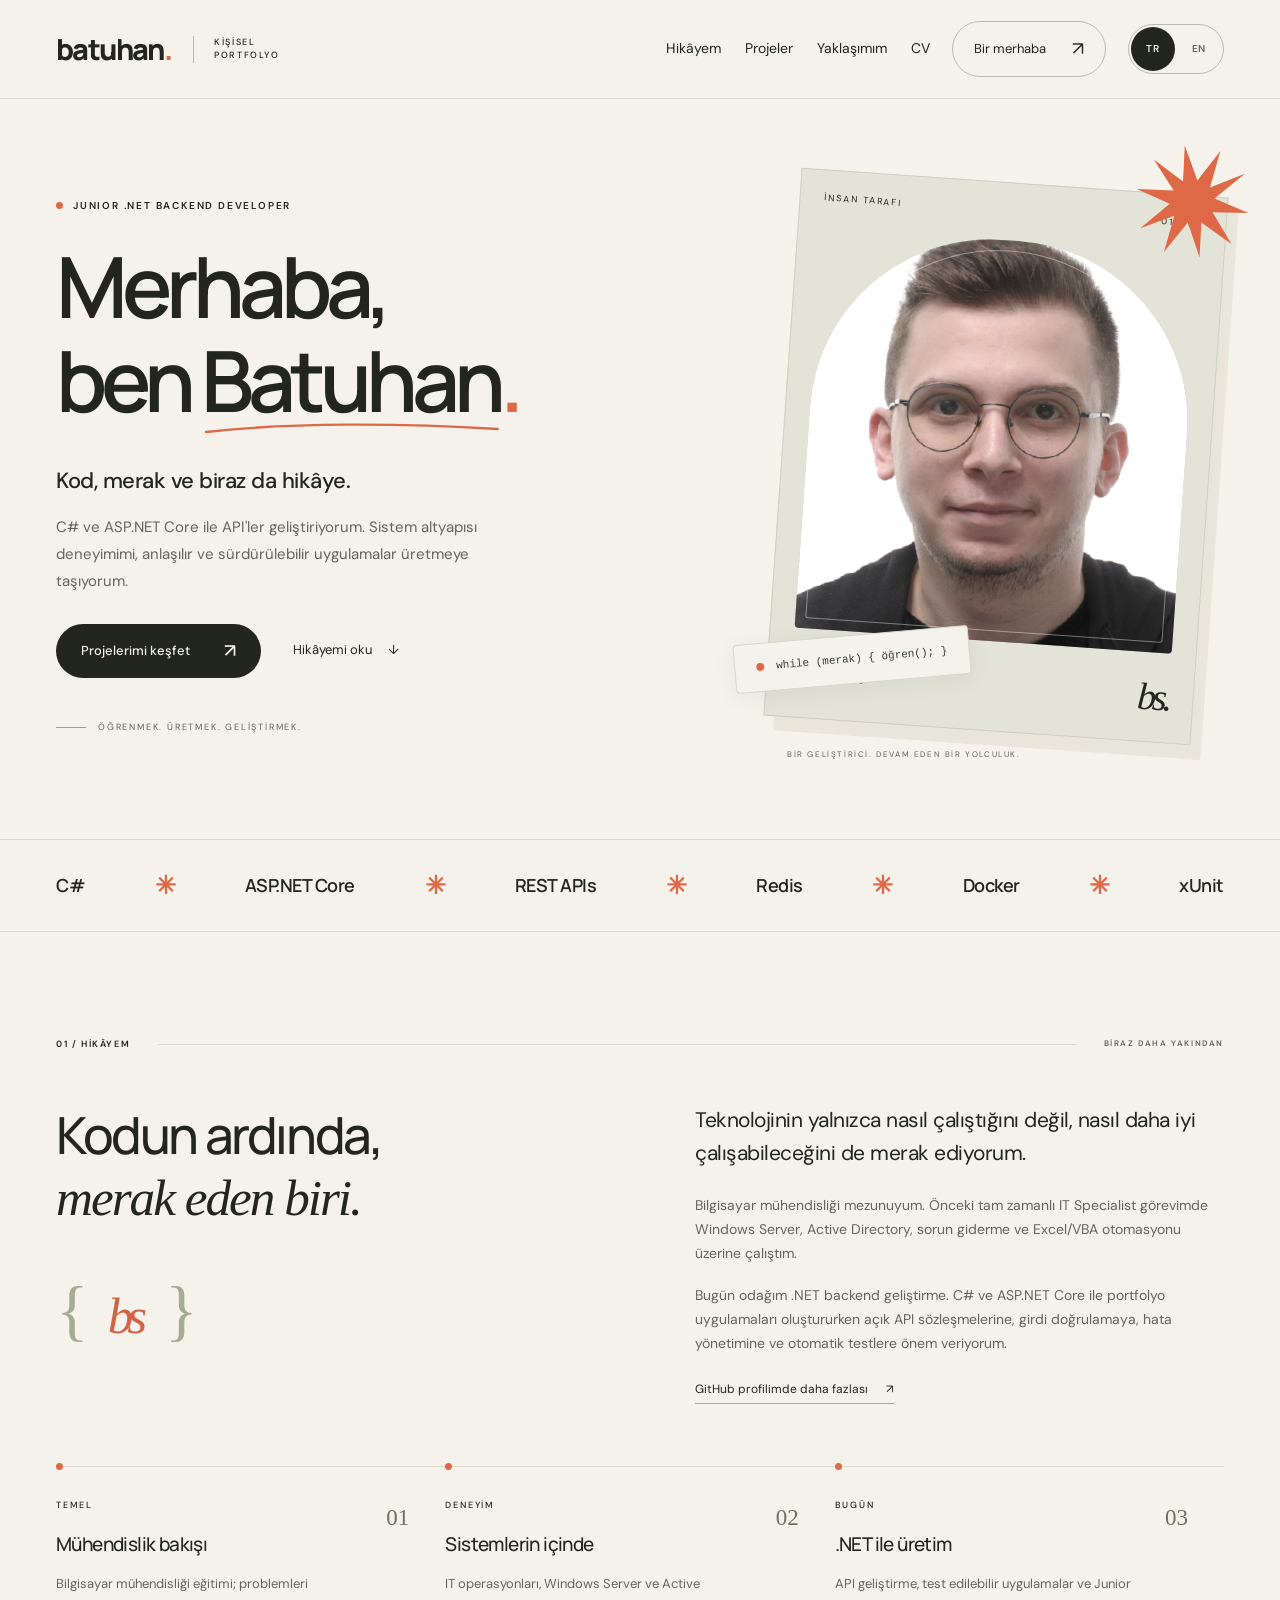
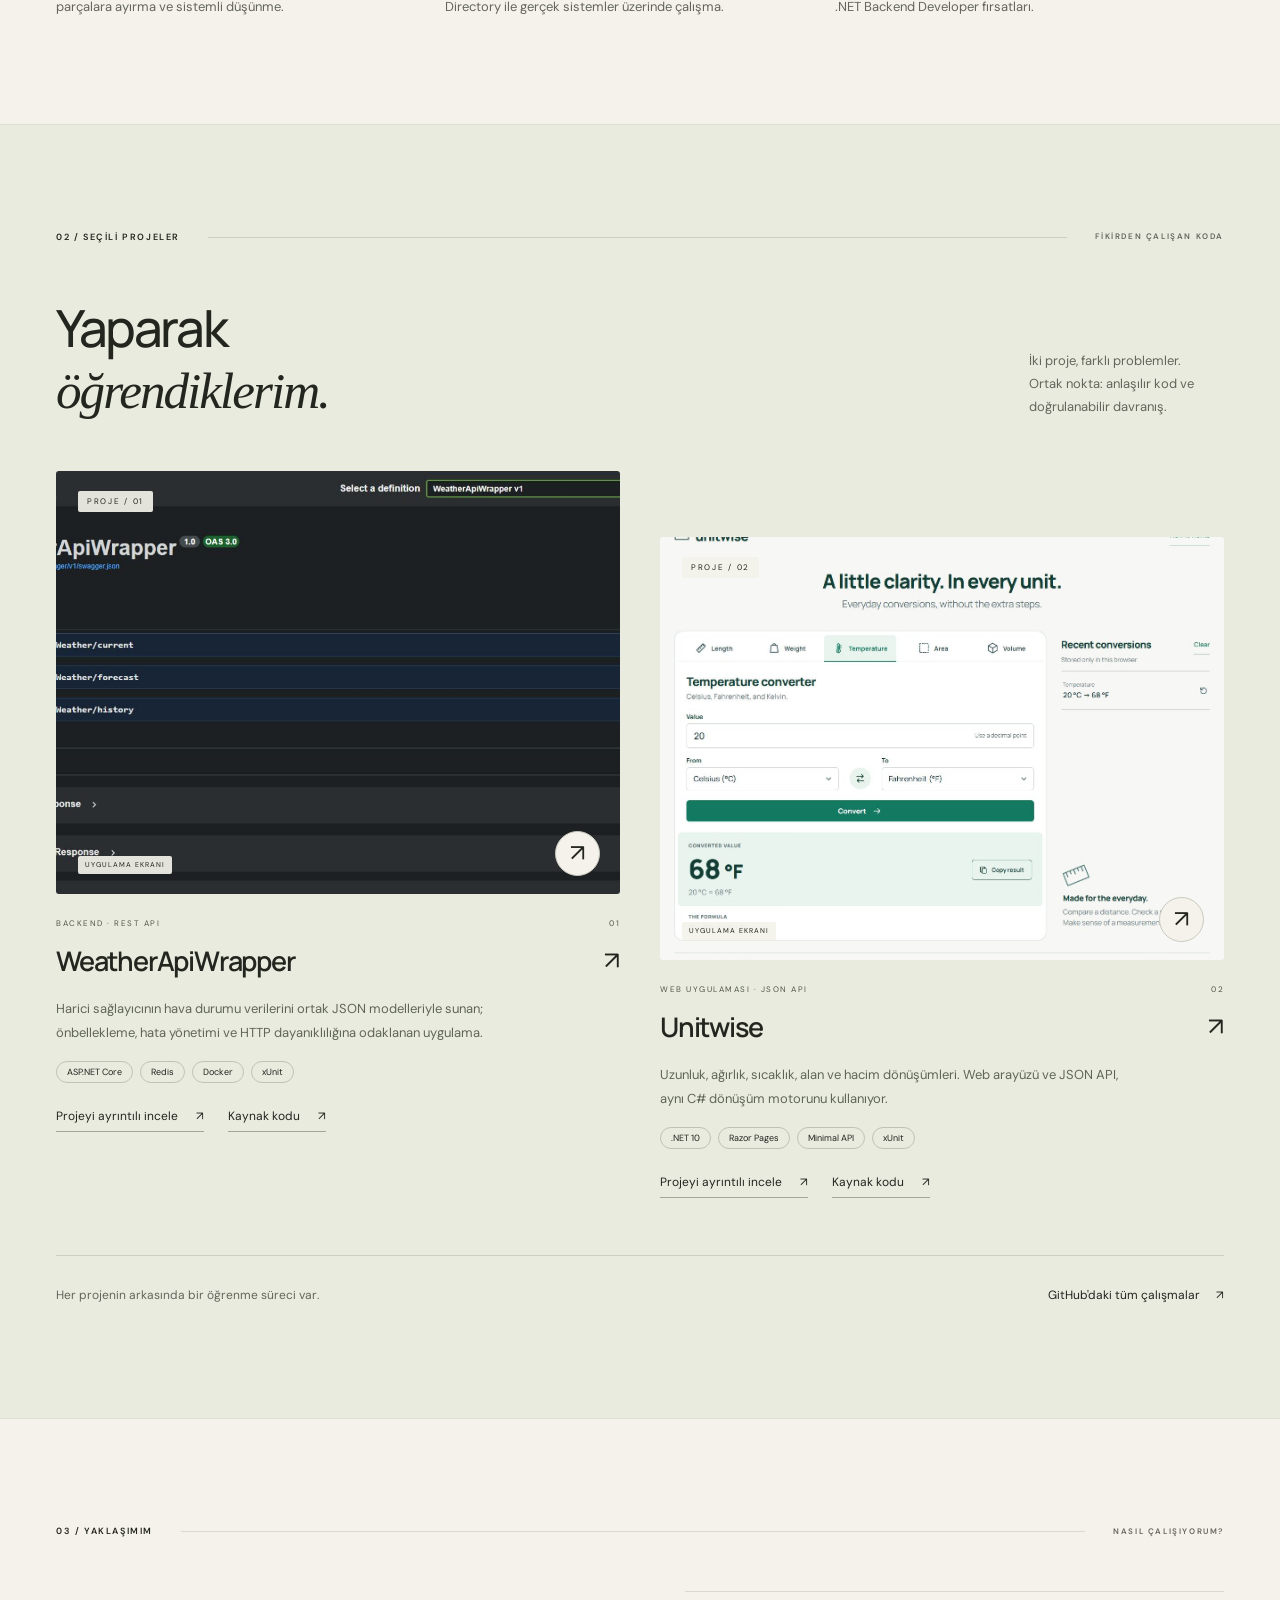
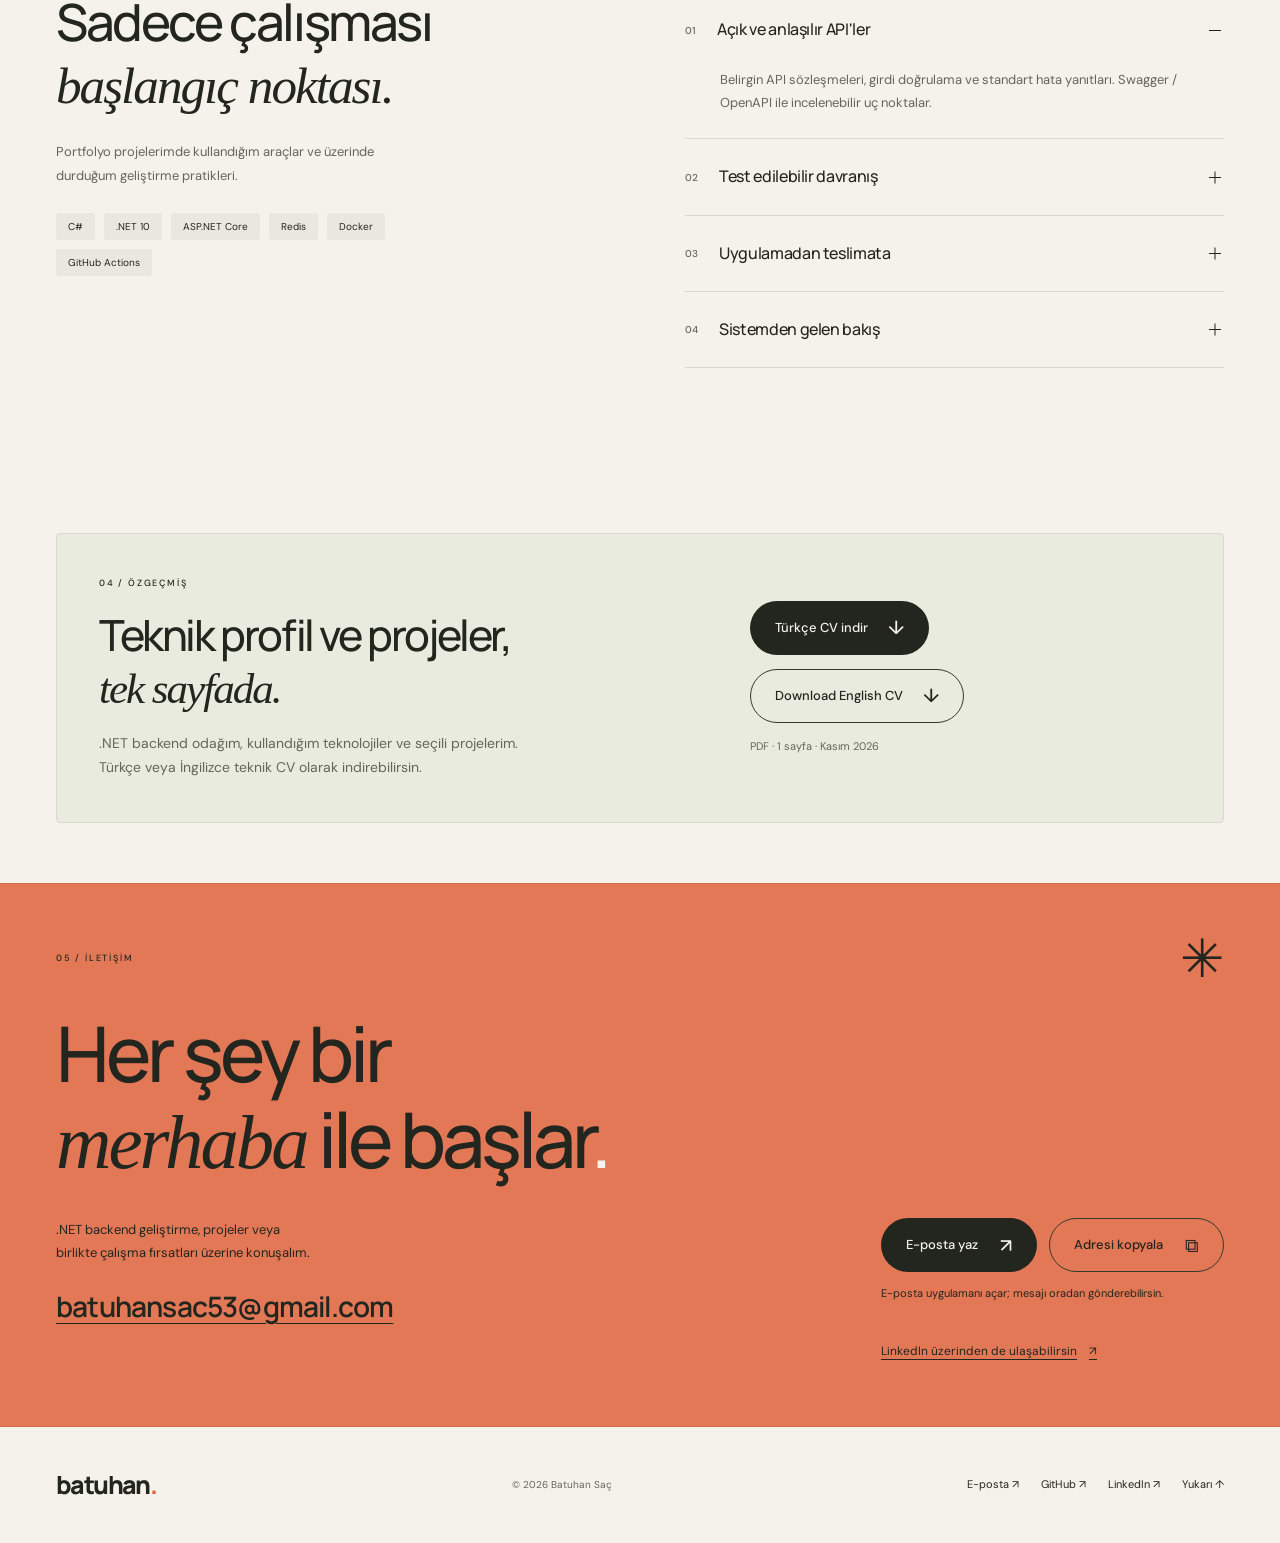
==== commit 807c870e: "Add Turkish and English website navigation" ====
--- a/index.html
+++ b/index.html
@@ -18,6 +18,13 @@
   <link href="https://fonts.googleapis.com/css2?family=DM+Sans:wght@400;500;600;700&family=Manrope:wght@400;500;600;700;800&display=swap" rel="stylesheet">
   <link rel="stylesheet" href="style.css">
   <script src="app.js" defer></script>
+  <link rel="alternate" hreflang="tr" href="https://batuhansac.dev/">
+  <link rel="alternate" hreflang="en" href="https://batuhansac.dev/en/">
+  <link rel="alternate" hreflang="x-default" href="https://batuhansac.dev/">
+  <meta property="og:locale" content="tr_TR">
+  <meta property="og:locale:alternate" content="en_US">
+  <link rel="stylesheet" href="language.css">
+  <script src="language.js" defer></script>
 </head>
 <body>
   <a class="skip-link" href="#main">İçeriğe geç</a>
@@ -27,6 +34,10 @@
       <a class="wordmark" href="#baslangic" aria-label="Batuhan Saç, başlangıç">batuhan<span class="logo-dot">.</span><span class="wordmark-label">KİŞİSEL PORTFOLYO</span></a>
       <nav class="desktop-nav" aria-label="Ana gezinme">
         <a href="#hikayem">Hikâyem</a><a href="#projeler">Projeler</a><a href="#yaklasim">Yaklaşımım</a><a href="#ozgecmis">CV</a>
+      </nav>
+      <nav class="language-switch" aria-label="Site dili">
+        <a href="/" lang="tr" hreflang="tr" data-language-link aria-current="page">TR<span class="sr-only"> - Türkçe</span></a>
+        <a href="/en/" lang="en" hreflang="en" data-language-link>EN<span class="sr-only"> - English</span></a>
       </nav>
       <a class="header-contact" href="#iletisim">Bir merhaba <span aria-hidden="true">↗</span></a>
       <button class="menu-button" aria-controls="mobile-nav" aria-expanded="false" aria-label="Menüyü aç"><span></span><span></span></button>
@@ -101,10 +112,10 @@
           </div>
           <div class="contact-actions">
             <div class="contact-buttons">
-              <a class="button button-dark" href="mailto:batuhansac53@gmail.com?subject=Portfolyo%20%C3%BCzerinden%20ileti%C5%9Fim">Mesaj gönder <span aria-hidden="true">↗</span></a>
+              <a class="button button-dark" href="mailto:batuhansac53@gmail.com?subject=Portfolyo%20%C3%BCzerinden%20ileti%C5%9Fim">E-posta yaz <span aria-hidden="true">↗</span></a>
               <button class="button button-outline" id="copy-email" type="button" aria-describedby="email-copy-status">Adresi kopyala <span aria-hidden="true">⧉</span></button>
             </div>
-            <p class="contact-hint">Mesaj gönder, e-posta uygulamanı açar.</p>
+            <p class="contact-hint">E-posta uygulamanı açar; mesajı oradan gönderebilirsin.</p>
             <p class="contact-status" id="email-copy-status" role="status" aria-live="polite" aria-atomic="true"></p>
             <a class="contact-social" href="https://www.linkedin.com/in/batuhansacofficial/" target="_blank" rel="noopener noreferrer">LinkedIn üzerinden de ulaşabilirsin <span aria-hidden="true">↗</span><span class="sr-only"> (yeni sekme)</span></a>
           </div>
--- a/language.css
+++ b/language.css
@@ -0,0 +1,197 @@
+.language-switch {
+  display: inline-flex;
+  flex: 0 0 auto;
+  align-items: center;
+  gap: 2px;
+  padding: 2px;
+  border: 1px solid #b8bab0;
+  border-radius: 100px;
+}
+
+.language-switch a {
+  display: inline-flex;
+  align-items: center;
+  justify-content: center;
+  width: 44px;
+  min-width: 44px;
+  min-height: 44px;
+  border-radius: 100px;
+  color: var(--muted);
+  font-family: var(--body);
+  font-size: 10px;
+  font-weight: 600;
+  line-height: 1;
+  letter-spacing: .8px;
+  text-decoration: none;
+}
+
+.language-switch a:hover {
+  background: #e5e7db;
+  color: var(--ink);
+}
+
+.language-switch a[aria-current="page"] {
+  background: var(--ink);
+  color: var(--paper);
+}
+
+.language-switch a:focus-visible {
+  outline: 2px solid #b74928;
+  outline-offset: -4px;
+}
+
+.header .header-inner {
+  gap: 22px;
+}
+
+.header-inner > .wordmark {
+  order: 0;
+  flex-shrink: 0;
+}
+
+.header-inner > .desktop-nav {
+  order: 1;
+  gap: 24px;
+  margin-left: auto;
+  margin-right: 0;
+}
+
+.header-inner > .header-contact {
+  order: 2;
+  flex-shrink: 0;
+  min-height: 44px;
+  margin-left: 0;
+}
+
+.header-inner > .language-switch {
+  order: 3;
+}
+
+.header-inner > .menu-button {
+  order: 4;
+  flex-shrink: 0;
+  width: 44px;
+  min-width: 44px;
+  height: 44px;
+  padding: 10px;
+}
+
+.header-inner > .case-nav {
+  order: 1;
+  gap: 8px 20px;
+}
+
+.case-nav a {
+  justify-content: center;
+  min-width: 44px;
+}
+
+@media (max-width: 1100px) {
+  .header .header-inner {
+    gap: 17px;
+  }
+
+  .header-inner > .desktop-nav {
+    gap: 22px;
+  }
+}
+
+@media (max-width: 780px) {
+  .header .header-inner {
+    gap: 14px;
+  }
+
+  .header-inner > .header-contact {
+    margin-left: auto;
+  }
+
+  .case-page .header-inner > .case-nav {
+    margin-left: auto;
+  }
+}
+
+@media (max-width: 570px) {
+  .hero {
+    grid-template-columns: minmax(0, 1fr);
+  }
+
+  .hero-copy,
+  .hero-visual {
+    min-width: 0;
+  }
+
+  .hero-actions {
+    flex-wrap: wrap;
+    row-gap: 10px;
+  }
+
+  html {
+    scroll-padding-top: 128px;
+  }
+
+  .header .header-inner {
+    display: grid;
+    grid-template-columns: minmax(0, 1fr) auto;
+    align-items: center;
+    gap: 2px 12px;
+    height: auto;
+    min-height: 0;
+    padding-block: 8px;
+  }
+
+  .header-inner > .wordmark {
+    grid-column: 1;
+    grid-row: 1;
+    justify-self: start;
+    min-width: 0;
+  }
+
+  .header-inner > .language-switch {
+    grid-column: 2;
+    grid-row: 1;
+    justify-self: end;
+  }
+
+  .header-inner > .header-contact {
+    grid-column: 1;
+    grid-row: 2;
+    justify-self: start;
+    max-width: 100%;
+    margin: 0;
+    padding: 9px 14px;
+    gap: 12px;
+    font-size: 11px;
+    white-space: nowrap;
+  }
+
+  .header-inner > .menu-button {
+    grid-column: 2;
+    grid-row: 2;
+    justify-self: end;
+  }
+
+  .case-page .header-inner > .case-nav {
+    grid-column: 1 / -1;
+    grid-row: 2;
+    justify-self: stretch;
+    justify-content: space-between;
+    flex-wrap: wrap;
+    gap: 0 12px;
+    width: 100%;
+    margin: 0;
+  }
+
+  .case-page .case-nav a {
+    font-size: 11px;
+  }
+
+  .case-page .case-section {
+    scroll-margin-top: 128px;
+  }
+}
+
+@media print {
+  .language-switch {
+    display: none;
+  }
+}
